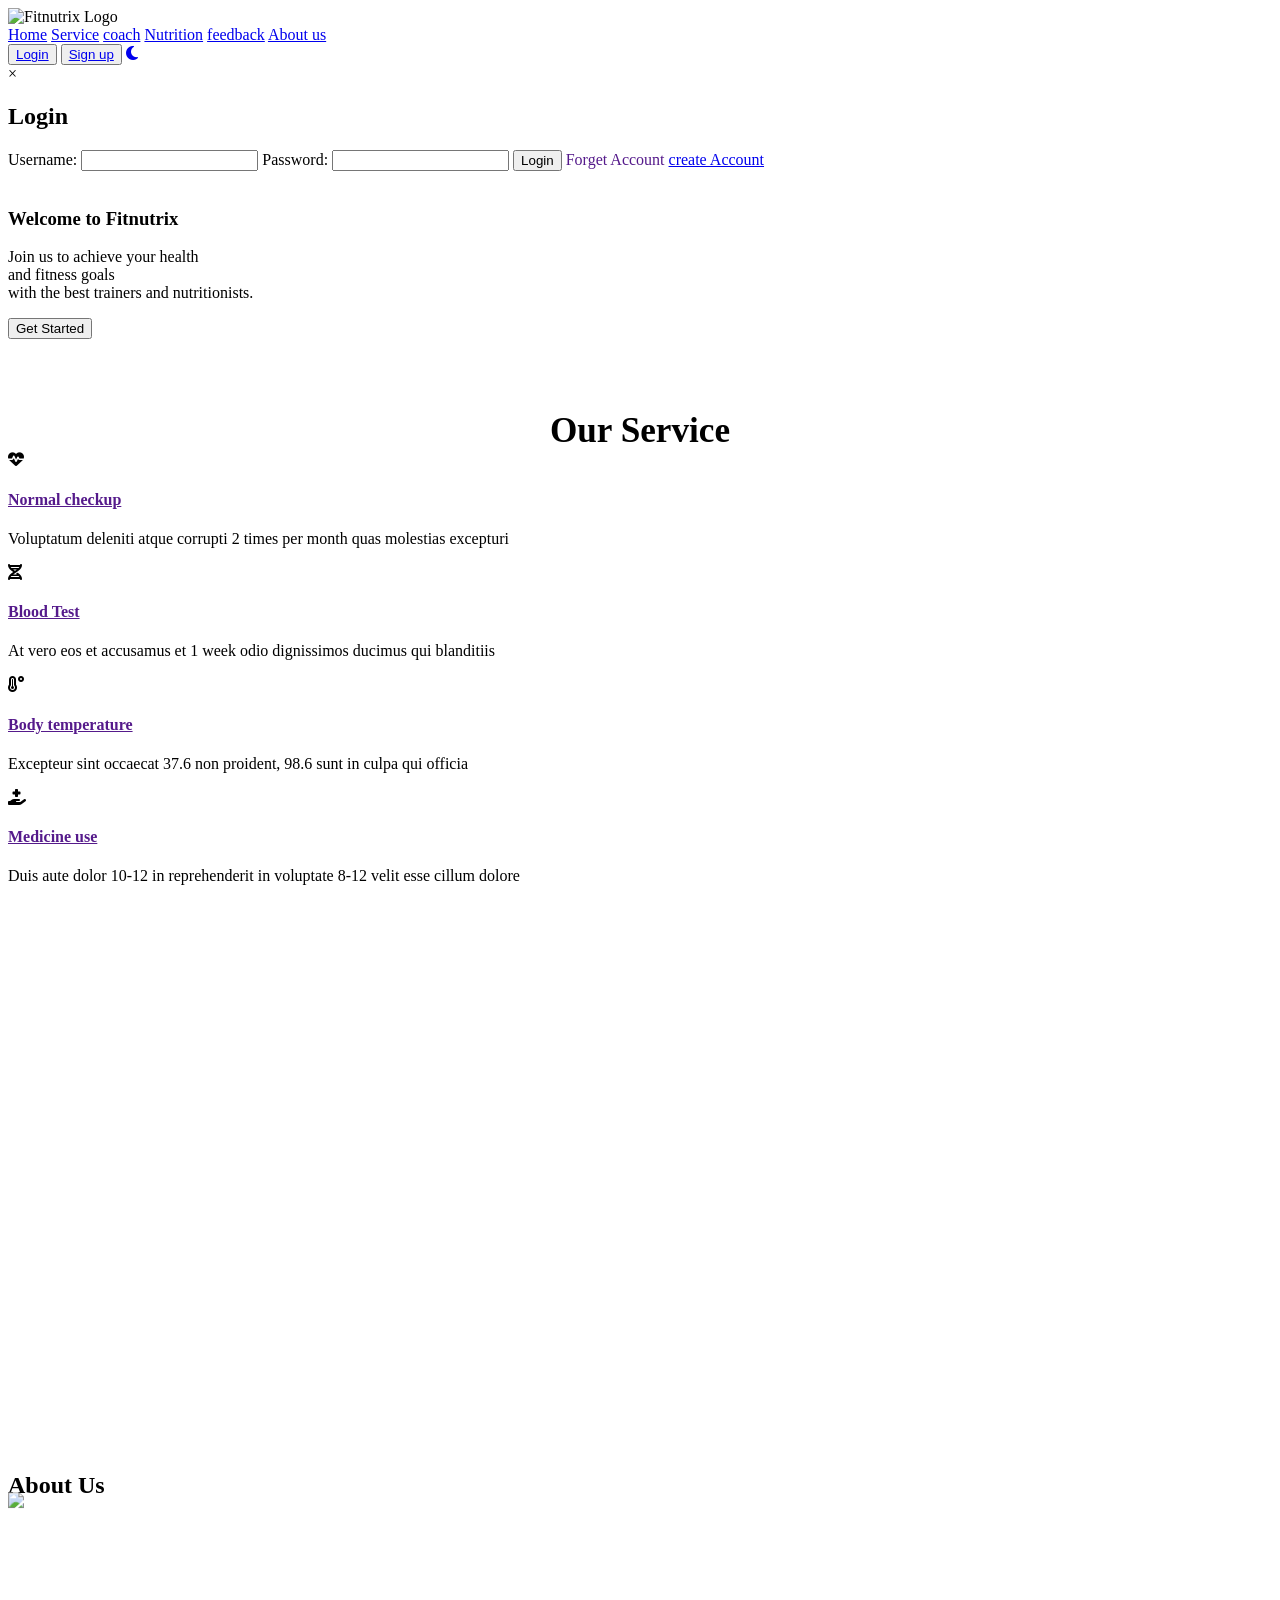
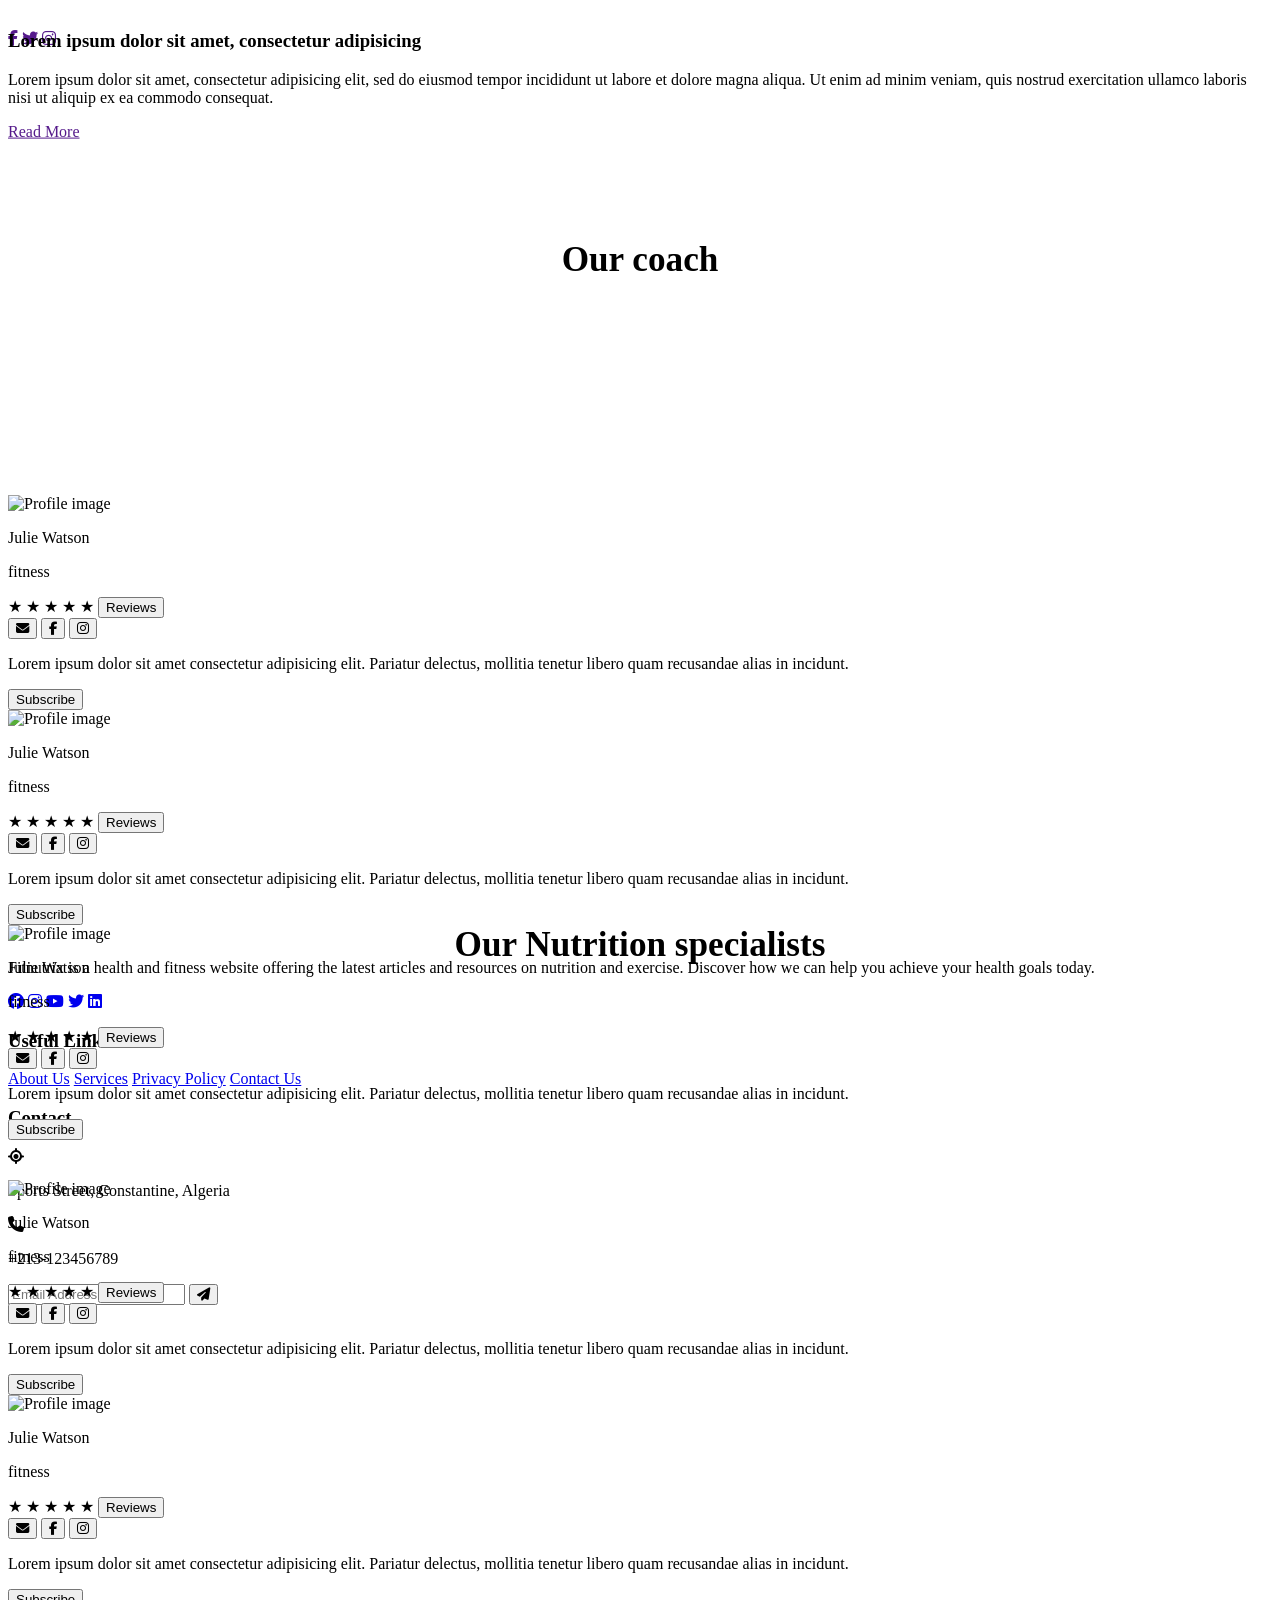
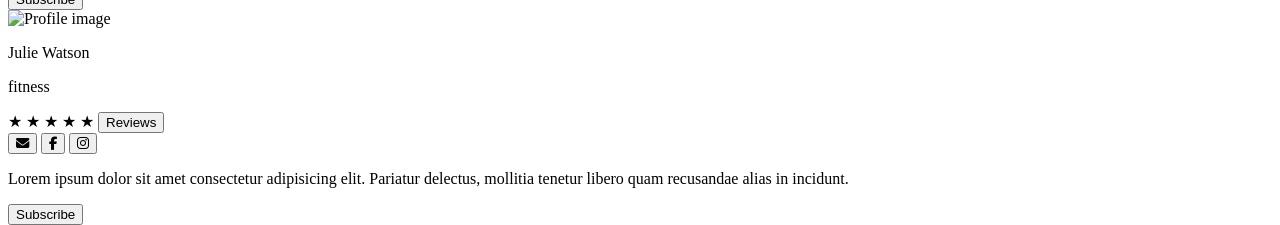
==== index.html @ 0c9fa0c2 "Add files via upload" ====
<!DOCTYPE html>
<html lang="en">
<head>
    <meta charset="UTF-8">
    <meta name="viewport" content="width=device-width, initial-scale=1.0">
    <link href='https://unpkg.com/css.gg@2.0.0/icons/css/log-in.css' rel='stylesheet'>
    <link href='https://unpkg.com/css.gg@2.0.0/icons/css/user-add.css' rel='stylesheet'>
    <link rel="preconnect" href="https://fonts.googleapis.com">
    <link rel="preconnect" href="https://fonts.gstatic.com" crossorigin>
    <link href="https://fonts.googleapis.com/css2?family=Acme&family=Playfair+Display:ital,wght@0,400..900;1,400..900&display=swap" rel="stylesheet">
    <link rel="stylesheet" href="https://cdnjs.cloudflare.com/ajax/libs/font-awesome/6.4.0/css/all.min.css">
    <link rel="stylesheet" href="https://unpkg.com/aos@next/dist/aos.css" />
    <link rel="stylesheet" href="/styles/style.css">
    <link rel="shortcut icon" href="/svg/logo.svg" type="image/x-icon">
    <title>Fitnutrix</title>
</head>
<body>
    <header>
        <img src="svg/logo.svg" alt="Fitnutrix Logo" class="logo">
        <nav>
            <a href="#home">Home</a>
            <a href="#service">Service</a>
            <a href="#products">coach</a>
            <a href="#products">Nutrition</a>
            <a href="#products">feedback</a>
            <a href="#about">About us</a>
        </nav>
        <div class="loginsignup">
           <button id="login-button"><a href="#login">Login</a></button>
           <button id="inscription-button"><a href="#choose-inscription">Sign up</a></button>
           <a href="#" id="mode-toggle">
            <i class="fas fa-moon"></i> <!-- أيقونة الوضع الليلي -->
        </a>
        </div>
    </header>
<main>
  <div class="chose" id="choose-inscription" style="display: none;"  >
    <span class="close-btn">&times;</span>
    <a href="/client interface/sing up client.html"><button>as client</button></a>
    <a href="/specialiste/singup coach.html"><button>as specialists</button></a>
    <a href="signup admin.html"><button>as admin</button></a>
  </div>
  <div class="login-form" id="login-form">
    <span class="close-icon" onclick="closeLoginForm()">&times;</span>
    <h2>Login</h2>
    <form id="login-form">
        <label for="username">Username:</label>
        <input type="text" id="username" name="username" required>
        <label for="password">Password:</label>
        <input type="password" id="password" name="password" required>
        <button type="submit">Login</button>
        <a href="" style="text-decoration: none;" onclick="forgotPassword()">Forget Account</a>
        <a href="sing up.html">create Account</a>
    </form>
    <div class="error-message" id="error-message" style="display: none;"></div>
</div>

    <div class="intro">
        <img src="/svg/Online Doctor-rafiki.svg " alt="" class="seqimg" >
        <div class="intro-text">
            <h3>Welcome to Fitnutrix</h3>
            <p>
                <div>Join us to achieve your health</div>
                <div>and fitness goals</div>
                <div>with the best trainers and nutritionists.</div>
            </p>
            <button class="get-started-btn">Get Started</button>
        </div>
        <img src="/svg/coah and plyer.svg" alt="" class="firstimg">
    </div>
</main>
<br><br><br>
<section id="featured-services" class="featured-services" style="text-decoration: none;"data-aos="slide-up">
    <div class="container">
        <div class="title" style="font-size: 2.2em;
        font-weight: 800;
        text-align: center;">Our <span class="title-sous">Service</span></div>
      <div class="cards">
        <div class="card" style="text-decoration: none;"data-aos="slide-up">
          <div class="service-box">
            <div class="icon"><i class="fas fa-heartbeat"></i></div>
            <h4 class="title"><a href="">Normal checkup</a></h4>
            <p class="description">Voluptatum deleniti atque corrupti 2 times per month quas molestias excepturi</p>
          </div>
        </div>
  
        <div class="card" style="text-decoration: none;"data-aos="slide-up">
          <div class="service-box">
            <div class="icon"><i class="fas fa-dna"></i></div>
            <h4 class="title"><a href="">Blood Test</a></h4>
            <p class="description">At vero eos et accusamus et 1 week odio dignissimos ducimus qui blanditiis</p>
          </div>
        </div>
        
        <div class="card" style="text-decoration: none;"data-aos="slide-up">
          <div class="service-box">
            <div class="icon"><i class="fas fa-temperature-high"></i></div>
            <h4 class="title"><a href="">Body temperature</a></h4>
            <p class="description">Excepteur sint occaecat 37.6 non proident, 98.6 sunt in culpa qui officia</p>
          </div>
        </div>
  
        <div class="card" style="text-decoration: none;"data-aos="slide-up">
          <div class="service-box">
            <div class="icon"><i class="fas fa-hand-holding-medical"></i></div>
            <h4 class="title"><a href="">Medicine use</a></h4>
            <p class="description">Duis aute dolor 10-12 in reprehenderit in voluptate 8-12 velit esse cillum dolore</p>
          </div>
        </div>
      </div>
    </div>
  </section>
<section class="section" id="about" style="text-decoration: none;"data-aos="slide-up">
    <div class="container" style="text-decoration: none;"data-aos="slide-up">
        <div class="content-section" style="text-decoration: none;"data-aos="slide-up">
            <div class="title">
                <h1>About <span class="title-sous">Us</span></h1>
            </div>
            <div class="content" style="text-decoration: none;"data-aos="slide-up">
                <h3>Lorem ipsum dolor sit amet, consectetur adipisicing</h3>
                <p>Lorem ipsum dolor sit amet, consectetur adipisicing elit, sed do eiusmod
                tempor incididunt ut labore et dolore magna aliqua. Ut enim ad minim veniam,
                quis nostrud exercitation ullamco laboris nisi ut aliquip ex ea commodo
                consequat.</p>
                <div class="button">
                    <a href="">Read More</a>
                </div>
            </div>
            <div class="social">
                <a href=""><i class="fab fa-facebook-f"></i></a>
                <a href=""><i class="fab fa-twitter"></i></a>
                <a href=""><i class="fab fa-instagram"></i></a>
            </div>
        </div>
        <div class="image-section" style="text-decoration: none;"data-aos="slide-up">
            <img src="/images/about us.jpg ">
        </div>
    </div>
</section>
<br><br><br>
<section id="trainers" style="text-decoration: none;"data-aos="slide-up">
  <div class="title" style="font-size: 2.2em;
  font-weight: 800;
  text-align: center;">Our <span class="title-sous">coach</span></div>
  <div class="slide-container">
    <div class="slide-content">
      <div class="card-wrapper">
        <div class="card" style="text-decoration: none;"data-aos="slide-up">
          <div class="card-image">
            <img src="/images/coach1.png" alt="Profile image">
          </div>
          <p class="name">Julie Watson</p>
          <p>fitness</p>
          <div class="ratings">
            <span class="stars">&#9733; &#9733; &#9733; &#9733; &#9733;</span>
            <button class="review-btn">Reviews</button>
          </div>
          <div class="socials">
            <button class="email"><i class="fas fa-envelope"></i></button>
            <button class="facebook"><i class="fab fa-facebook-f"></i></button>
            <button class="instagram"><i class="fab fa-instagram"></i></button>
          </div>
          <p>Lorem ipsum dolor sit amet consectetur adipisicing elit. Pariatur delectus, mollitia tenetur libero quam recusandae alias in incidunt.</p>
          <button class="subscribe">Subscribe</button>
        </div>
        <div class="card" style="text-decoration: none;"data-aos="slide-up">
          <div class="card-image">
            <img src="/images/coach3.png" alt="Profile image">
          </div>
          <p class="name">Julie Watson</p>
          <p>fitness</p>
          <div class="ratings">
            <span class="stars">&#9733; &#9733; &#9733; &#9733; &#9733;</span>
            <button class="review-btn">Reviews</button>
          </div>
          <div class="socials">
            <button class="email"><i class="fas fa-envelope"></i></button>
            <button class="facebook"><i class="fab fa-facebook-f"></i></button>
            <button class="instagram"><i class="fab fa-instagram"></i></button>
          </div>
          <p>Lorem ipsum dolor sit amet consectetur adipisicing elit. Pariatur delectus, mollitia tenetur libero quam recusandae alias in incidunt.</p>
          <button class="subscribe">Subscribe</button>
        </div>
        <div class="card" style="text-decoration: none;"data-aos="slide-up">
          <div class="card-image">
            <img src="images/coach2.png" alt="Profile image">
          </div>
          <p class="name">Julie Watson</p>
          <p>fitness</p>
          <div class="ratings">
            <span class="stars">&#9733; &#9733; &#9733; &#9733; &#9733;</span>
            <button class="review-btn">Reviews</button>
          </div>
          <div class="socials">
            <button class="email"><i class="fas fa-envelope"></i></button>
            <button class="facebook"><i class="fab fa-facebook-f"></i></button>
            <button class="instagram"><i class="fab fa-instagram"></i></button>
          </div>
          <p>Lorem ipsum dolor sit amet consectetur adipisicing elit. Pariatur delectus, mollitia tenetur libero quam recusandae alias in incidunt.</p>
          <button class="subscribe">Subscribe</button>
        </div>
        <!-- Add more cards here -->
      </div>
    </div>
  </div>
</section>

<section id="nutritionists"style="text-decoration: none;"data-aos="slide-up">
  <div class="title" style="font-size: 2.2em;
  font-weight: 800;
  text-align: center;">Our <span class="title-sous">Nutrition specialists</span></div>
  <div class="slide-container">
    <div class="slide-content">
      <div class="card-wrapper">
        <div class="card" style="text-decoration: none;"data-aos="slide-up">
          <div class="card-image">
            <img src="/images/medcin1.png" alt="Profile image">
          </div>
          <p class="name">Julie Watson</p>
          <p>fitness</p>
          <div class="ratings">
            <span class="stars">&#9733; &#9733; &#9733; &#9733; &#9733;</span>
            <button class="review-btn">Reviews</button>
          </div>
          <div class="socials">
            <button class="email"><i class="fas fa-envelope"></i></button>
            <button class="facebook"><i class="fab fa-facebook-f"></i></button>
            <button class="instagram"><i class="fab fa-instagram"></i></button>
          </div>
          <p>Lorem ipsum dolor sit amet consectetur adipisicing elit. Pariatur delectus, mollitia tenetur libero quam recusandae alias in incidunt.</p>
          <button class="subscribe">Subscribe</button>
        </div>
        <div class="card" style="text-decoration: none;"data-aos="slide-up">
          <div class="card-image">
            <img src="/images/medcin2.png" alt="Profile image">
          </div>
          <p class="name">Julie Watson</p>
          <p>fitness</p>
          <div class="ratings">
            <span class="stars">&#9733; &#9733; &#9733; &#9733; &#9733;</span>
            <button class="review-btn">Reviews</button>
          </div>
          <div class="socials">
            <button class="email"><i class="fas fa-envelope"></i></button>
            <button class="facebook"><i class="fab fa-facebook-f"></i></button>
            <button class="instagram"><i class="fab fa-instagram"></i></button>
          </div>
          <p>Lorem ipsum dolor sit amet consectetur adipisicing elit. Pariatur delectus, mollitia tenetur libero quam recusandae alias in incidunt.</p>
          <button class="subscribe">Subscribe</button>
        </div>
        <div class="card" style="text-decoration: none;"data-aos="slide-up">
          <div class="card-image">
            <img src="/images/medcin3.png" alt="Profile image">
          </div>
          <p class="name">Julie Watson</p>
          <p>fitness</p>
          <div class="ratings">
            <span class="stars">&#9733; &#9733; &#9733; &#9733; &#9733;</span>
            <button class="review-btn">Reviews</button>
          </div>
          <div class="socials">
            <button class="email"><i class="fas fa-envelope"></i></button>
            <button class="facebook"><i class="fab fa-facebook-f"></i></button>
            <button class="instagram"><i class="fab fa-instagram"></i></button>
          </div>
          <p>Lorem ipsum dolor sit amet consectetur adipisicing elit. Pariatur delectus, mollitia tenetur libero quam recusandae alias in incidunt.</p>
          <button class="subscribe">Subscribe</button>
        </div>
        <!-- Add more cards here -->
      </div>
    </div>
  </div>
</section>
<footer>
  <div class="containere">
    <div class="row">
      <div class="col" id="company">
        <img src="/svg/logo.svg" alt="" class="logo">
        <p>
          Fitnutrix is a health and fitness website offering the latest articles and resources on nutrition and exercise. Discover how we can help you achieve your health goals today.
        </p>
        <div class="social">
          <a href="#"><i class="fab fa-facebook"></i></a>
          <a href="#"><i class="fab fa-instagram"></i></a>
          <a href="#"><i class="fab fa-youtube"></i></a>
          <a href="#"><i class="fab fa-twitter"></i></a>
          <a href="#"><i class="fab fa-linkedin"></i></a>
        </div>
      </div>

      <div class="col" id="useful-links">
        <h3>Useful Links</h3>
        <div class="links">
          <a href="#">About Us</a>
          <a href="#">Services</a>
          <a href="#">Privacy Policy</a>
          <a href="#">Contact Us</a>
        </div>
      </div>

      <div class="col" id="contact">
        <h3>Contact</h3>
        <div class="contact-details">
          <i class="fa fa-location"></i>
          <p>Sports Street, Constantine, Algeria</p>
        </div>
        <div class="contact-details">
          <i class="fa fa-phone"></i>
          <p>+213-123456789</p>
        </div>
      </div>
    </div>

    <div class="row">
      <div class="form">
        <form action="">
          <input type="email" placeholder="Email Address">
          <button><i class="fa fa-paper-plane"></i></button>
        </form>
      </div>
    </div>
  </div>
</footer>


<script> 
// demende inscription //
const inscriptionButton = document.getElementById('inscription-button');
const chooseInscription = document.getElementById('choose-inscription');
const closeBtn = chooseInscription.querySelector('.close-btn');

closeBtn.addEventListener('click', function() {
  chooseInscription.style.display = 'none';
});

  inscriptionButton.addEventListener('click', function() {
    chooseInscription.style.display = 'block';
  }); 
  ///end *****************************///    
   document.getElementById("login-button").addEventListener("click", function() {
            document.getElementById("login-form").style.display = "block";
        });

        // Function to close login form
        function closeLoginForm() {
            document.getElementById("login-form").style.display = "none";
        }

        // Function to handle forgot password
        function forgotPassword() {
            alert("Please contact support to reset your password.");
        }

        // Form submission handling
        document.getElementById("login-form").addEventListener("submit", function(event) {
            event.preventDefault(); // Prevent form submission

            // Get form inputs
            var username = document.getElementById("username").value;
            var password = document.getElementById("password").value;

            // Check if username and password are correct (for demonstration purposes)
            if (username === "admin" && password === "password") {
                // Redirect to dashboard or perform any other action
                alert("Login successful! Redirecting...");
                window.location.href = "dashboard.html"; // Change the URL to the dashboard page
            } else {
                // Show error message
                document.getElementById("error-message").innerText = "Invalid username or password. Please try again.";
                document.getElementById("error-message").style.display = "block";
            }
        });
</script>  
    <script src="js/dark mode.js"></script>
    <script src="/js/script.js"></script>
    <script src="https://unpkg.com/aos@next/dist/aos.js"></script>
    <script>
    AOS.init({
      offset:100,
      duration:800
    });

    </script>
</body>
</html>
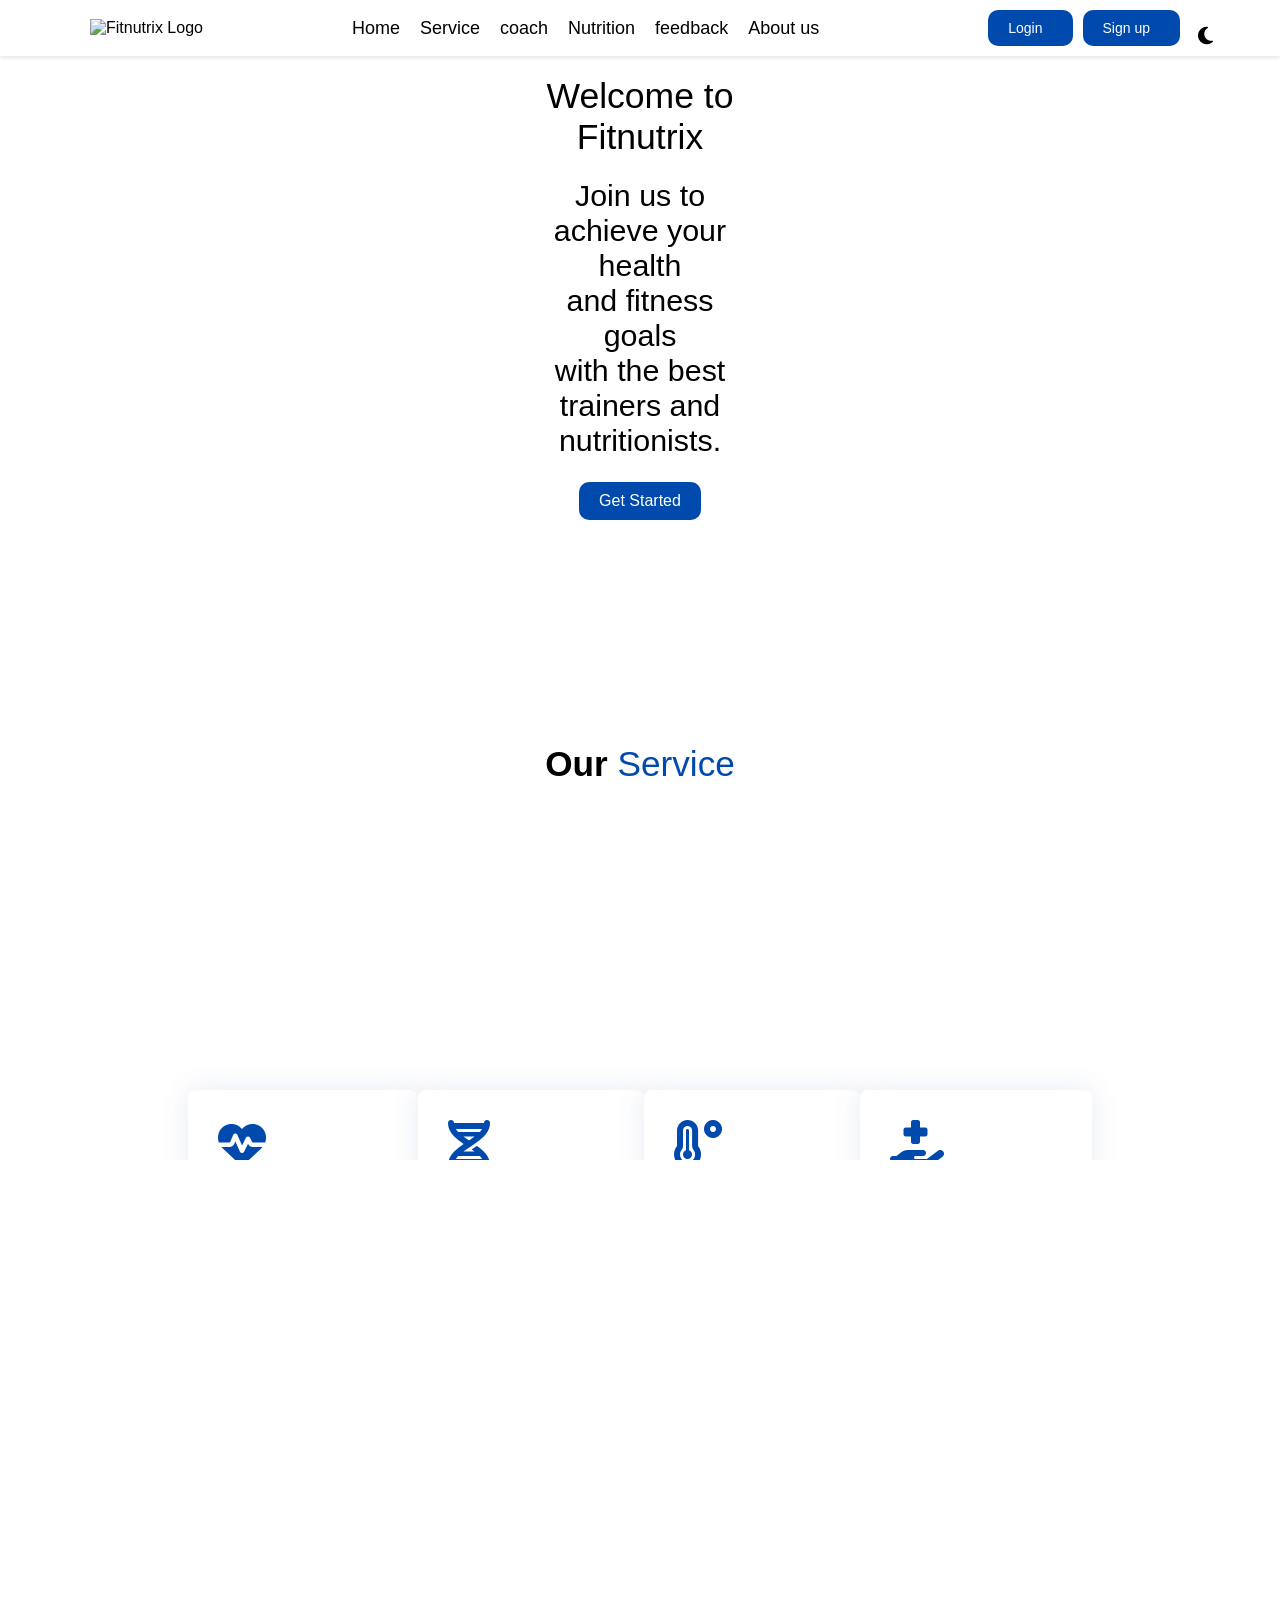
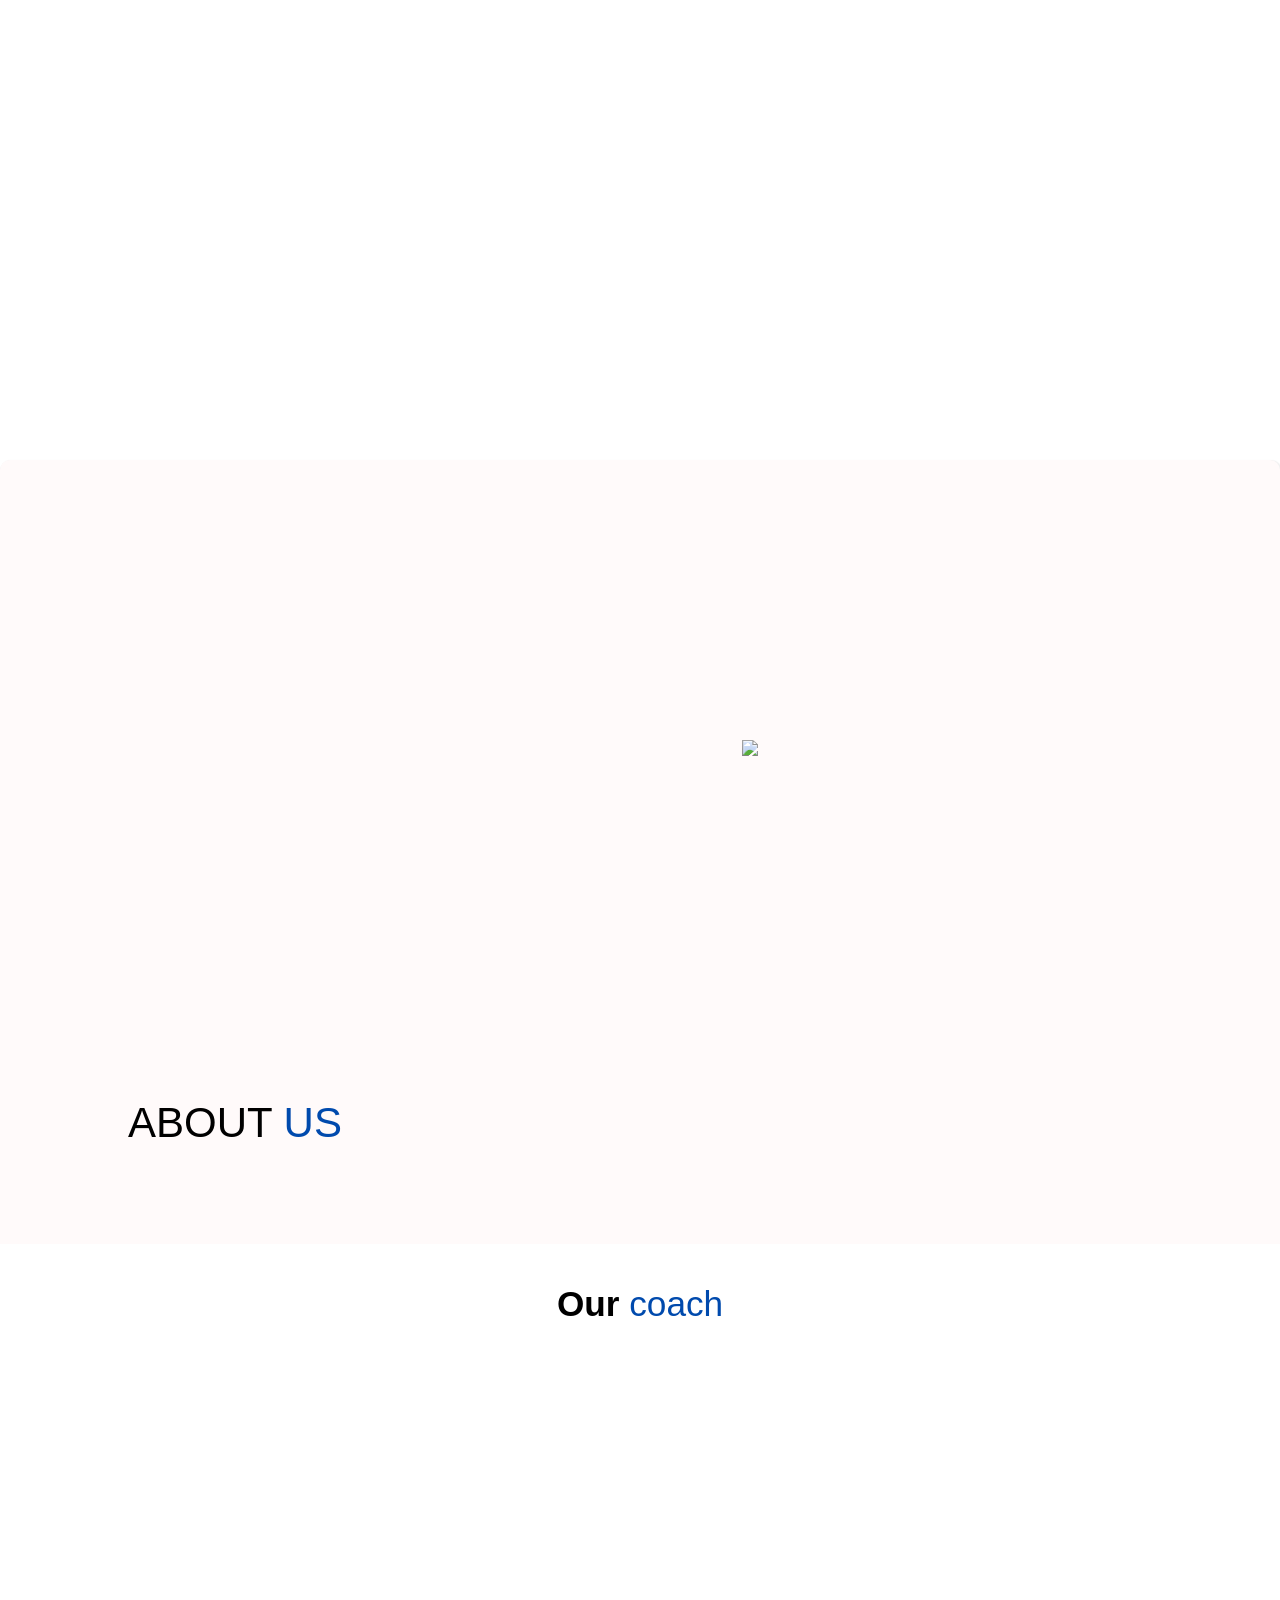
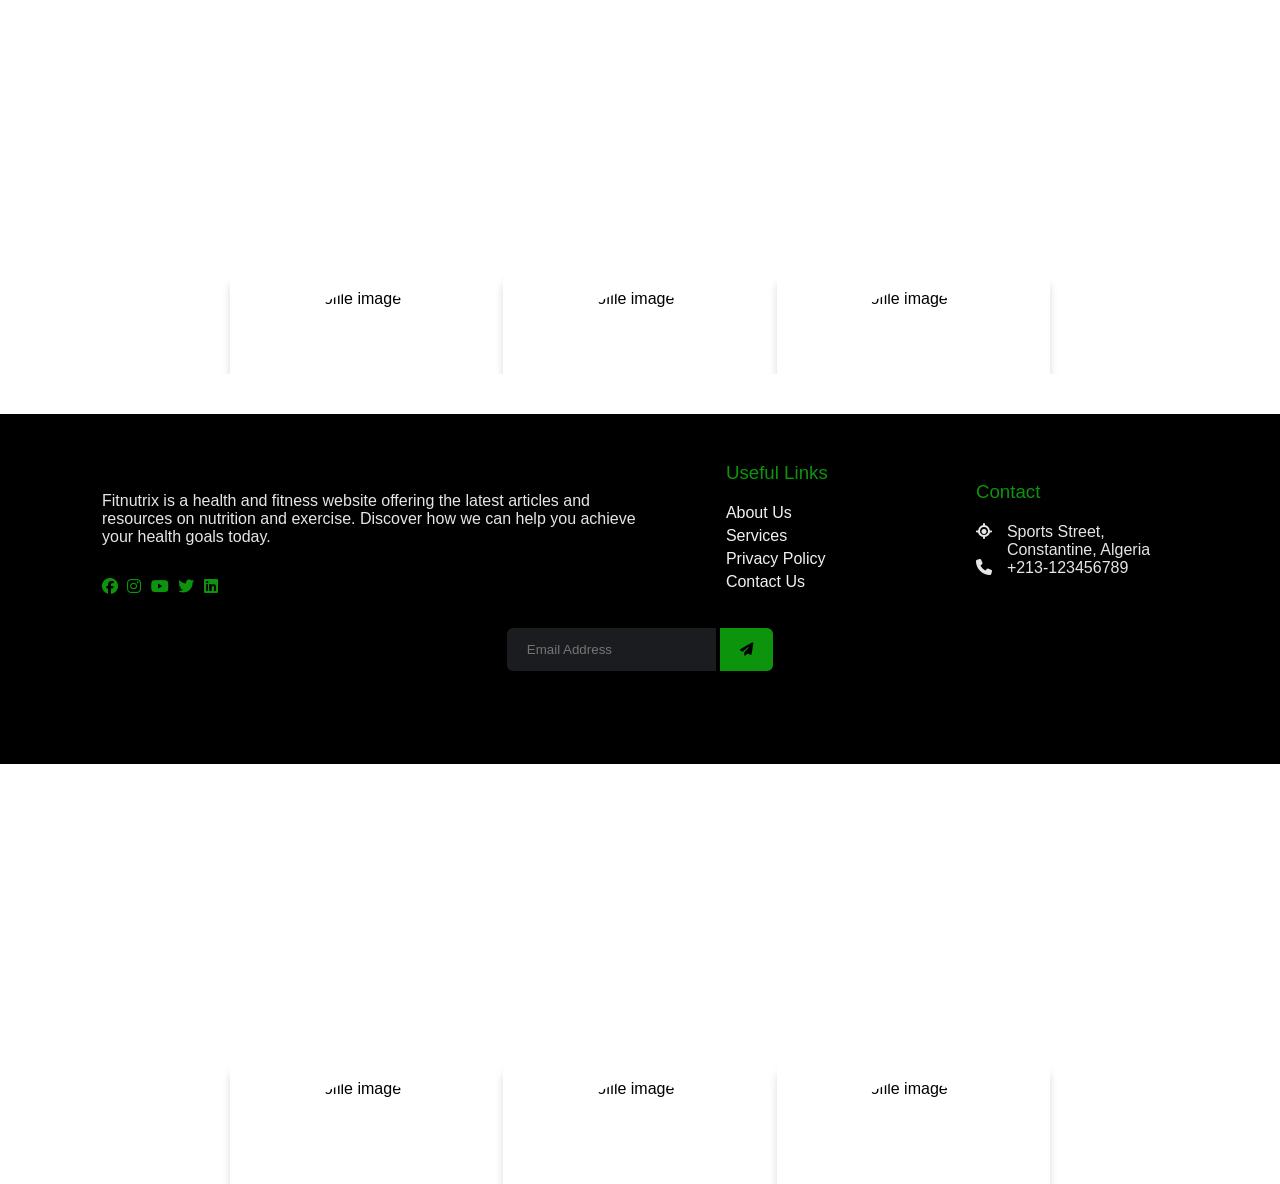
==== commit 1f0ad2d9: "Update index.html" ====
--- a/index.html
+++ b/index.html
@@ -10,7 +10,7 @@
     <link href="https://fonts.googleapis.com/css2?family=Acme&family=Playfair+Display:ital,wght@0,400..900;1,400..900&display=swap" rel="stylesheet">
     <link rel="stylesheet" href="https://cdnjs.cloudflare.com/ajax/libs/font-awesome/6.4.0/css/all.min.css">
     <link rel="stylesheet" href="https://unpkg.com/aos@next/dist/aos.css" />
-    <link rel="stylesheet" href="/styles/style.css">
+    <link rel="stylesheet" href="style.css">
     <link rel="shortcut icon" href="/svg/logo.svg" type="image/x-icon">
     <title>Fitnutrix</title>
 </head>
--- a/style.css
+++ b/style.css
@@ -0,0 +1,1404 @@
+/* الأنماط العامة */
+@import url('https://fonts.googleapis.com/css2?family=Alkatra:wght@400..700&display=swap');
+@import url('https://fonts.googleapis.com/css2?family=Playfair+Display:ital,wght@0,400;1,500&family=Poppins:ital,wght@0,100;0,200;0,300;0,400;0,500;0,600;0,700;0,800;0,900;1,100;1,200;1,300;1,400;1,500;1,600;1,700;1,800;1,900&family=Slabo+27px&display=swap');
+
+:root {
+  --primary:#000000;
+  --secondary: #004AAD;
+  --green:#0d940d;
+  --secondary-light: rgba(37, 31, 126, 0.2);
+  --secondary-light-2: rgba(126, 157, 183, 0.1);
+  --white: #fff;
+  --black: #393e46;
+
+  --shadow: 0px 2px 8px 0px var(--secondary-light);
+}
+* {
+    font-family: "Acme", sans-serif;
+    font-weight: 400;
+    font-style: normal;
+    margin: 0;
+    padding: 0;
+    box-sizing: border-box;
+}
+
+body {
+    transition: background-color 0.3s, color 0.3s;
+    background-color: #ffffff;
+    color: #000000;
+}
+
+header {
+    background-color: #fff;
+    padding: 10px 90px;
+    display: flex;
+    justify-content: space-between;
+    align-items: center;
+    box-shadow: 0 2px 4px rgba(0, 0, 0, 0.1);
+}
+
+nav {
+    display: flex;
+}
+
+nav a {
+    text-decoration: none;
+    color: #000000;
+    margin-right: 20px;
+    font-size: 18px;
+    transition: color 0.3s ease;
+}
+
+nav a:hover {
+    color: #0d940d;
+}
+aside {
+  display: none; /* بدايةً سنخفي الـ <aside> */
+}
+.logomenu{
+  display: flex;
+  justify-content: space-between;
+  padding: 0px 10px ;
+  align-items: center;
+  padding-left: 120px;
+}
+/* Sidebar Styles */
+.sidebar {
+  width: 200px;
+  background-color: var(--secondary);
+  color: var(--white);
+  height: 100vh;
+  position: fixed;
+  top: 0;
+  left: 0;
+  overflow-y: auto;
+  z-index: 1;
+}
+
+.sidebar-header {
+  padding: 20px;
+  background-color: var(--secondary);
+  display: flex;
+  align-items: center;
+}
+
+.menu-icon {
+  display: flex;
+  align-items: center;
+}
+
+.menu-icon i {
+  margin-right: 10px;
+}
+
+.sidebar-menu {
+  list-style-type: none;
+  padding: 0;
+  margin: 0;
+}
+
+.sidebar-menu li a {
+  display: block;
+  color: var(--white);
+  text-decoration: none;
+  padding: 15px 20px;
+  transition: background-color 0.3s ease;
+}
+
+.sidebar-menu li a:hover {
+  background-color: var(--primary);
+}
+
+.sidebar-menu li a i {
+  margin-right: 10px;
+}
+
+.profile-dropdown {
+  position: relative;
+  width: fit-content;
+ float: left;
+ z-index: 1;
+}
+
+.profile-dropdown-btn {
+  display: flex;
+  align-items: center;
+  justify-content: space-between;
+  padding-right: 1rem;
+  font-size: 0.9rem;
+  font-weight: 500;
+  width: 150px;
+  border-radius: 50px;
+  color: var(--black);
+  /* background-color: white;
+  box-shadow: var(--shadow); */
+
+  cursor: pointer;
+  border: 1px solid var(--secondary);
+  transition: box-shadow 0.2s ease-in, background-color 0.2s ease-in,
+    border 0.3s;
+}
+
+.profile-dropdown-btn:hover {
+  background-color: var(--secondary-light-2);
+  box-shadow: var(--shadow);
+}
+
+.profile-img {
+  position: relative;
+  width: 3rem;
+  height: 3rem;
+  border-radius: 50%;
+  background: url(/images/customer01.jpg);
+  background-size: cover;
+}
+
+.profile-img i {
+  position: absolute;
+  right: 0;
+  bottom: 0.3rem;
+  font-size: 0.5rem;
+  color: var(--green);
+}
+
+.profile-dropdown-btn span {
+  margin: 0 0.5rem;
+  margin-right: 0;
+}
+
+.profile-dropdown-list {
+  position: absolute;
+  top: 68px;
+  width: 220px;
+  right: 0;
+  background-color: var(--white);
+  border-radius: 10px;
+  max-height: 0;
+  overflow: hidden;
+  box-shadow: var(--shadow);
+  transition: max-height 0.5s;
+}
+
+.profile-dropdown-list hr {
+  border: 0.5px solid var(--green);
+}
+
+.profile-dropdown-list.active {
+  max-height: 500px;
+}
+
+.profile-dropdown-list-item {
+  padding: 0.5rem 0rem 0.5rem 1rem;
+  transition: background-color 0.2s ease-in, padding-left 0.2s;
+}
+
+.profile-dropdown-list-item a {
+  display: flex;
+  align-items: center;
+  text-decoration: none;
+  font-size: 0.9rem;
+  font-weight: 500;
+  color: black;
+}
+
+.profile-dropdown-list-item a i {
+  margin-right: 0.8rem;
+  font-size: 1.1rem;
+  width: 2.3rem;
+  height: 2.3rem;
+  background-color: var(--secondary);
+  color: var(--white);
+  line-height: 2.3rem;
+  text-align: center;
+  margin-right: 1rem;
+  border-radius: 50%;
+  transition: margin-right 0.3s;
+}
+
+.profile-dropdown-list-item:hover {
+  padding-left: 1.5rem;
+  background-color: var(--secondary-light);
+}
+
+.chose {
+  text-decoration: none;
+  position: absolute;
+  top: 60px;
+  right: 20px;
+  background-color: #ffffff;
+  border: 1px solid #cccccc;
+  border-radius: 5px;
+  box-shadow: 0 2px 5px rgba(0, 0, 0, 0.3);
+  padding: 20px;
+  z-index: 1;
+  display: none;
+}
+
+.chose .close-btn {
+  position: absolute;
+  top: -20px;
+  right: 5px;
+  font-size: 40px;
+  color: #000000;
+  cursor: pointer;
+}
+
+.chose .close-btn:hover {
+  color: #000000;
+}
+
+.chose a button {
+  text-decoration: none;
+  display: block;
+  width: 100%;
+  padding: 10px;
+  background-color: #004AAD;
+  color: #ffffff;
+  border: none;
+  border-radius: 5px;
+  cursor: pointer;
+  margin-bottom: 5px;
+  transition: background-color 0.3s ease;
+}
+
+.chose a button:hover {
+  background-color: #062247;
+}
+
+.loginsignup {
+    display: flex;
+    align-items: center;
+}
+
+.loginsignup button,
+.loginsignup a {
+    background-color: #004AAD;
+    border-radius: 10px;
+    border: none;
+    padding: 5px 10px;
+    font-size: 14px;
+    color: #ffffff;
+    text-decoration: none;
+    display: flex;
+    align-items: center;
+    margin-right: 10px;
+    transition: transform 0.3s ease;
+}
+
+.loginsignup button:hover,
+.loginsignup a:hover {
+    transform: scale(1.05);
+}
+
+.loginsignup a i {
+    margin-right: 5px;
+}
+/********************LOGIN FORM*************************/
+.login-form {
+  display: none;
+  /* Hide the login form by default */
+  position: fixed;
+  top: 50%;
+  left: 50%;
+  transform: translate(-50%, -50%);
+  background-color: #fff;
+  padding: 20px;
+  border-radius: 10px;
+  box-shadow: 0 0 10px rgba(0, 0, 0, 0.1);
+  z-index: 1000;
+  width: 300px; /* Set width to prevent stretching */
+  max-width: 90%; /* Set maximum width */
+}
+
+.login-form h2 {
+  margin-bottom: 20px;
+  text-align: center;
+}
+
+.login-form label {
+  display: block;
+  margin-bottom: 10px;
+  font-weight: bold;
+}
+
+.login-form input[type="text"],
+.login-form input[type="password"] {
+  width: 100%;
+  padding: 10px;
+  margin-bottom: 20px;
+  border: 1px solid #ccc;
+  border-radius: 5px;
+}
+
+.login-form button[type="submit"],
+.login-form button[type="button"] {
+  width: 100%;
+  padding: 10px;
+  background-color: #004AAD;
+  color: #fff;
+  border: none;
+  border-radius: 5px;
+  cursor: pointer;
+}
+
+.login-form button[type="submit"]:hover,
+.login-form button[type="button"]:hover {
+  background-color: #062247;
+}
+
+.error-message {
+  color: red;
+  margin-top: 5px;
+}
+
+.close-icon {
+  position: absolute;
+  top: 10px;
+  right: 10px;
+  cursor: pointer;
+}
+/*****END LOGIN FORM****/
+#mode-toggle {
+  position: absolute;
+  float: left;
+    background-color: transparent;
+    border: none;
+    cursor: pointer;
+    outline: none;
+    display: flex;
+    align-items: center;
+    color: #000000;
+}
+
+#mode-toggle i {
+    font-size: 20px;
+    margin-top: 15px;
+    margin-left: 200px;
+}
+
+main{
+    width: 100%;
+}
+
+.intro {
+    width: 100%;
+    display: flex;
+    align-items: center;
+    justify-content: space-between;
+    padding: 20px 450px;
+   
+}
+.firstimg{
+    padding-top: 30px;
+    display: flex;
+    position: absolute;
+    left: 80%;
+    animation: slideAnimation 5s infinite; 
+}
+.seqimg{
+    padding-top: 30px;
+    display: flex;
+    position: absolute;
+    left: 1%;
+    animation: slideAnimation 5s infinite; 
+
+}
+.intro-text {
+    text-align: center;
+    font-size: 1.9em;
+    padding: 0 90px;
+    
+}
+
+@keyframes slideAnimation {
+    0% {
+        transform: translateY(-20px); /* تصعيد بمقدار -20 بكسل */
+    }
+    50% {
+        transform: translateY(20px); /* انزلاق بمقدار 20 بكسل */
+    }
+    100% {
+        transform: translateY(-20px); /* تصعيد مرة أخرى بمقدار -20 بكسل */
+    }
+}
+
+.intro-text p {
+    margin-top: 20px;
+}
+
+.get-started-btn {
+   
+    background-color: #004AAD;
+    border-radius: 10px;
+    border: none;
+    padding: 10px 20px;
+    font-size: 16px;
+    color: #ffffff;
+    text-decoration: none;
+    transition: transform 0.3s ease;
+    cursor: pointer;
+}
+
+.get-started-btn:hover {
+    transform: scale(1.05);
+}
+section {
+    padding: 60px 0;
+    overflow: hidden;
+  }
+
+
+.featured-services {
+    padding: 50px 0;
+}
+.cards {
+    display: flex;
+    justify-content: space-between;
+    padding: 20px 60px;
+}
+
+.featured-services .card {
+    padding: 30px;
+    position: relative;
+    overflow: hidden;
+    background: #fff;
+    box-shadow: 0 0 29px 0 rgba(68, 88, 144, 0.12);
+    transition: all 0.3s ease-in-out;
+    border-radius: 8px;
+    z-index: 1;
+}
+
+.featured-services .card::before {
+    content: '';
+    position: absolute;
+    background: #d9f1f2;
+    right: 0;
+    left: 0;
+    bottom: 0;
+    top: 100%;
+    transition: all 0.3s;
+    z-index: -1;
+}
+
+.featured-services .card:hover::before {
+    background: #004AAD;
+    top: 0;
+    border-radius: 0px;
+}
+
+.featured-services .icon {
+    margin-bottom: 15px;
+}
+
+.featured-services .icon i {
+    font-size: 48px;
+    line-height: 1;
+    color: #004AAD;
+    transition: all 0.3s ease-in-out;
+}
+
+.featured-services .title {
+    font-weight: 700;
+    margin-bottom: 15px;
+    font-size: 18px;
+}
+
+.featured-services .title a {
+    text-decoration: none;
+    color: #111;
+}
+
+.featured-services .description {
+    font-size: 15px;
+    line-height: 28px;
+    margin-bottom: 0;
+}
+
+.featured-services .card:hover .title a, 
+.featured-services .card:hover .description {
+    color: #fff;
+}
+
+.featured-services .card:hover .icon i {
+    color: #fff;
+}
+.section{
+	width: 100%;
+	height: 100vh;
+	background-color: #fffafa;
+  box-shadow: #f0f0f0 1px 1px 1px 1px ;
+  border-radius: 10px;
+  opacity: 0;
+    animation: fadeIn 1s ease forwards;
+}
+@keyframes fadeIn {
+  from {
+      opacity: 0;
+  }
+  to {
+      opacity: 1;
+  }
+}
+.title-sous{
+    color: #004AAD;
+}
+.container{
+	width: 80%;
+	display: block;
+	margin:auto;
+	padding-top: 100px;
+}
+.content-section{
+	float: left;
+	width: 55%;
+}
+.image-section{
+	float: right;
+	width: 40%;
+}
+.image-section img{
+	width: 100%;
+	height: auto;
+}
+.content-section .title{
+	text-transform: uppercase;
+	font-size: 28px;
+}
+.content-section .content h3{
+	margin-top: 20px;
+	color:#000000;
+	font-size: 21px;
+}
+.content-section .content p{
+	margin-top: 10px;
+	font-family: sans-serif;
+	font-size: 18px;
+	line-height: 1.5;
+}
+.content-section .content .button{
+	margin-top: 30px;
+   
+}
+.content-section .content .button a{
+    border-radius: 20px;
+	background-color: #004AAD;
+	padding:12px 40px;
+	text-decoration: none;
+	color:#fff;
+	font-size: 25px;
+	letter-spacing: 1.5px;
+    transition:  0.3 ease-in-out;
+}
+.content-section .content .button a:hover{
+   
+	background-color: #062247;
+	color:#fff;
+}
+.content-section .social{
+	margin: 40px 40px;
+}
+.content-section .social i{
+	color:#0d940d;
+	font-size: 30px;
+	padding:0px 10px;
+}
+.content-section .social i:hover{
+	color:#062247;
+}
+@media screen and (max-width: 768px){
+	.container{
+	width: 80%;
+	display: block;
+	margin:auto;
+	padding-top:50px;
+}
+.content-section{
+	float:none;
+	width:100%;
+	display: block;
+	margin:auto;
+}
+.image-section{
+   
+	float:none;
+	width:100%;
+	
+}
+.image-section img{
+  
+	width: 100%;
+	height: auto;
+	display: block;
+	margin:auto;
+}
+.content-section .title{
+	text-align: center;
+	font-size: 19px;
+}
+.content-section .content .button{
+	text-align: center;
+}
+.content-section .content .button a{
+	padding:9px 30px;
+}
+.content-section .social{
+	text-align: center;
+}
+
+}
+/* Trainer and Nutritionist Cards */
+#trainers {
+  background-color: #ffffff;
+  padding: 40px 0;
+}
+
+.card-wrapper {
+  display: flex;
+  justify-content: space-between;
+  padding: 60px 230px;
+}
+
+.card {
+  background-color: #fff;
+  border-radius: 8px;
+  box-shadow: 0 8px 8px 0 rgba(0, 0, 0, 0.15);
+  padding: 16px;
+  display: flex;
+  flex-direction: column;
+  justify-content: center;
+  align-items: center;
+  transition: transform 0.3s ease-in-out;
+  max-width: 300px; /* Set maximum width */
+}
+
+.card:hover {
+  transform: translateY(-5px);
+  box-shadow: 0 12px 20px -10px rgba(0, 0, 0, 0.3);
+}
+
+.card-image {
+  width: 150px;
+  height: 150px;
+  border-radius: 50%;
+  overflow: hidden;
+  position: relative;
+  transition: transform 0.3s ease-in-out;
+}
+
+.card-image img {
+  width: 100%;
+}
+
+.name {
+  font-size: 1.4em;
+  color: #333; /* Change text color */
+  font-weight: bold;
+  letter-spacing: 0.8px;
+  margin: 10px 0;
+  text-align: center;
+}
+
+.p {
+  line-height: 24px;
+  letter-spacing: 0.5px;
+  margin-bottom: 12px;
+  text-align: center;
+}
+
+.socials {
+  display: flex;
+  align-items: center;
+  justify-content: center;
+  margin-top: 20px;
+}
+
+.email,
+.facebook,
+.instagram {
+  width: 44px;
+  height: 44px;
+  border: none;
+  border-radius: 50%;
+  cursor: pointer;
+  transition: opacity 0.4s;
+  background-color: transparent;
+  overflow: hidden;
+  margin: 0 8px;
+}
+
+.email:hover,
+.facebook:hover,
+.instagram:hover {
+  opacity: 0.8;
+}
+
+.email i,
+.facebook i,
+.instagram i {
+  color: #fff; /* Change icon color */
+  font-size: 1.4em;
+  transition: transform 0.3s ease-in-out;
+}
+
+.email:hover i,
+.facebook:hover i,
+.instagram:hover i {
+  transform: scale(1.2);
+}
+
+.email {
+  background-color: #1E90FF;
+}
+
+.facebook {
+  background-color: #3b5998;
+}
+
+.instagram {
+  background-color: #bc2a8d;
+}
+
+.subscribe {
+  background-color: #004AAD;
+  border-radius: 10px;
+  border: none;
+  padding: 5px 10px;
+  font-size: 14px;
+  color: #ffffff;
+  text-decoration: none;
+  transition: background-color 0.3s, transform 0.3s ease;
+  cursor: pointer;
+  margin-top: 20px;
+}
+
+.subscribe:hover {
+  background-color: #062247;
+}
+
+.ratings {
+  display: contents;
+  align-items: center;
+  justify-content: center; /* Center horizontally */
+  margin-bottom: 12px; /* Add some bottom margin */
+}
+
+.stars {
+  color: #FFD700; /* Change star color */
+}
+
+.review-btn {
+  background-color: #004AAD;
+  border: none;
+  border-radius: 5px;
+  color: #fff;
+  padding: 5px 10px;
+  margin-left: 10px;
+  cursor: pointer;
+  transition: background-color 0.3s;
+}
+
+.review-btn:hover {
+  background-color: #062247; /* Darker color on hover */
+}
+
+.container-event {
+  width: 100%;
+  display: flex;
+  justify-content: center;
+  align-items: center;
+  flex-wrap: wrap;
+}
+
+.item-container {
+  position: relative;
+  margin: 24px;
+  width: 320px;
+  height: 570px;
+  overflow: hidden;
+  background-color: #fff;
+  box-shadow: 0 0 30px 5px rgba(0, 0, 0, 0.15);
+  cursor: pointer;
+}
+
+.img-container,
+.body-container {
+  position: absolute;
+  top: 0;
+  left: 0;
+  width: 100%;
+  height: 100%;
+}
+
+.img-container img {
+  width: 100%;
+}
+
+.body-container {
+  position: relative;
+}
+
+.overlay {
+  position: relative;
+  width: 100%;
+  height: 400px;
+  background-color: rgba(24, 83, 122, 0.6);
+  opacity: 0;
+  transition: height linear 0.4s, opacity linear 0.2s;
+}
+
+.item-container:hover .overlay {
+  opacity: 1;
+  height: 150px;
+}
+
+.event-info {
+  background-color: #fff;
+  display: flex;
+  flex-direction: column;
+  justify-content: center;
+  align-items: center;
+  padding: 8px;
+}
+
+.title-event,
+.price {
+  color: #004AAD;
+  font-size: 1.5em;
+  font-weight: bold;
+  letter-spacing: 1px;
+  margin: 12px;
+}
+
+.info {
+  letter-spacing: 0.5px;
+  margin-bottom: 6px;
+}
+
+.separator {
+  width: 20%;
+  height: 6px;
+  background-color: #004AAD;
+  margin-bottom: 16px;
+}
+
+.additional-info {
+  border-top: 1px solid #bbb;
+  margin-top: 12px;
+  padding: 28px;
+  padding-bottom: 0;
+}
+
+.additional-info .info {
+  font-size: 0.9em;
+  margin-bottom: 20px;
+  text-align: center;
+}
+
+.info i {
+  color: #18537a;
+  font-size: 1.1em;
+  margin-right: 4px;
+}
+
+.info span {
+  color: #18537a;
+  font-weight: bolder;
+}
+
+.action {
+  color: #fff;
+  border: 3px solid #fff;
+  background-color: transparent;
+  position: absolute;
+  top: -100px;
+  left: 50%;
+  transform: translateX(-50%);
+  width: 60%;
+  outline: none;
+  cursor: pointer;
+  padding: 12px;
+  text-transform: uppercase;
+  font-size: 1.3em;
+  font-weight: bold;
+  letter-spacing: 2px;
+  transition: background-color 0.4s, top 0.4s;
+}
+
+.item-container:hover .action {
+  top: 50px;
+}
+
+.action:hover {
+  background-color: rgba(255, 255, 255, 0.2);
+}
+.dark-mode .container-event {
+  background-color: #333; /* لون خلفية داكن */
+  color: #fff; /* لون نص فاتح */
+}
+
+.dark-mode .item-container {
+  background-color: #444; /* لون خلفية العنصر الفردي */
+  box-shadow: 0 0 30px 5px rgba(255, 255, 255, 0.15); /* ظل الصندوق */
+}
+.dark-mode .event-info{
+  background-color: #444;
+}
+
+.dark-mode .title-event,
+.dark-mode .price,
+.dark-mode .info,
+.dark-mode .separator {
+  color: #fff; /* لون النص الفاتح */
+}
+
+.dark-mode .overlay {
+  background-color: rgba(24, 83, 122, 0.6); /* لون خلفية التراكب */
+}
+.dark-mode .profile-dropdown-btn{
+  color: var(--white);
+}
+
+/* Footer Styles */
+footer{
+  background-color: #000000;
+  position: relative;
+  width: 100%;
+  min-height: 350px;
+  padding: 3rem 1rem;
+}
+.containere {
+ max-width: 1140px;
+ margin: 0 auto;
+ display: flex;
+ justify-content: center;
+ align-items: center;
+ flex-direction: column;
+
+
+}
+.row{
+ display: flex;
+ justify-content: space-between;
+ align-items: center;
+
+}
+
+.col{
+ min-width: 250px;
+ color:#f2f2f2f2;
+ font-family: poppins;
+ padding:0 2rem;
+}
+.col .logo{
+ width: 100px;
+ margin-bottom:25px;
+}
+.col h3{
+ color:#0d940d;
+ margin-bottom: 20px;
+ position: relative;
+ cursor: pointer;
+}
+.col h3::after{
+ content: '';
+ height:3px;
+ width:0px;
+ background-color: #0d940d;
+ position: absolute;
+ bottom: 0;
+ left:0;
+ transition: 0.3s ease;
+
+}
+.col h3:hover::after{
+ width:30px
+}
+.col .social a i{
+ color:#0d940d;
+ margin-top:2rem;
+ margin-right: 5px;
+ transition: 0.3s ease;
+}
+.col .social a i:hover{
+ transform: scale(1.5);
+ filter:grayscale(25);
+}
+.col .links a{
+ display: block;
+ text-decoration: none;
+ color:#f2f2f2;
+ margin-bottom: 5px;
+ position: relative;
+ transition: 0.3s ease;
+}
+.col .links a::before{
+ content:'';
+ height: 16px;
+ width:3px;
+ position: absolute;
+ top:5px;
+ left:-10px;
+ background-color: #0d940d;
+ transition: 0.5s ease;
+ opacity: 0;
+}
+.col .links a:hover::before{
+ opacity: 1;
+}
+.col .links a:hover{
+ transform: translateX(-8px);
+ color:#0d940d;
+}
+.col .contact-details{
+ display: inline-flex;
+ justify-content: space-between;
+}
+.col .contact-details i{
+ margin-right:15px;
+}
+.row .form{
+ display: flex;
+ justify-content: center;
+ align-items: center;
+ padding:2rem 0;
+}
+.row .form input{
+ background-color: #1a1c20ff;
+ border:0;
+ outline:none;
+ padding:14px 20px;
+ border-radius: 6px;
+ border-top-right-radius: 0;
+ border-bottom-right-radius: 0;
+}
+.form button{
+ padding:14px 20px;
+ border:0;
+ border-radius: 6px;
+ border-top-left-radius: 0;
+ border-bottom-left-radius: 0;
+ background-color: #0d940d;
+}
+#banner-ad {
+  width: 100%;
+  padding: 40px 0;
+  background-color: var(--white);
+}
+.ad-container{
+  display: flex;
+  justify-content: center;
+}
+.banner-link {
+  display: block;
+  width: 100%;
+  max-width: 728px;
+  border-radius: 8px;
+  overflow: hidden;
+  box-shadow: 0 2px 6px rgba(0, 0, 0, 0.1);
+  transition: transform 0.3s ease-in-out;
+}
+
+.banner-link:hover {
+  transform: translateY(5px);
+}
+
+
+/* CSS for Slideshow */
+.slideshow-container {
+  max-width: 100%;
+  position: relative;
+  overflow: hidden;
+  margin: auto;
+}
+
+.mySlides {
+  display: none;
+}
+
+.banner-link {
+  display: block;
+}
+
+.banner-image {
+  width: 100%;
+  height: auto;
+  border-radius: 15px;
+}
+
+/* Next & previous buttons */
+.prev, .next {
+  cursor: pointer;
+  position: absolute;
+  top: 70%;
+  width: auto;
+  margin-top: -22px;
+  padding: 16px;
+  color: var(--secondary);
+  font-weight: bold;
+  font-size: 18px;
+  transition: 0.6s ease;
+  border-radius: 0 3px 3px 0;
+  user-select: none;
+}
+
+.prev {
+  left: 0;
+}
+
+.next {
+  right: 0;
+}
+
+.prev:hover, .next:hover {
+  background-color: rgba(0, 0, 0, 0.8);
+}
+/* Dark mode styles */
+body.dark-mode {
+  background-color: #333; /* Dark background color */
+  color: #f0f0f0; /* Light text color */
+}
+
+.dark-mode header {
+  background-color: #333; /* Darker header background color */
+  color: #ffffff; /* Light header text color */
+}
+
+.dark-mode nav a {
+  color: #ffffff; /* Light navigation links color */
+}
+
+.dark-mode .loginsignup button,
+.dark-mode .loginsignup a {
+  background-color: #ffffff; /* Light background for buttons and links */
+  color: #000000; /* Dark text color for buttons and links */
+}
+
+.dark-mode #mode-toggle {
+  color: #ffffff; /* Light color for mode toggle icon */
+}
+
+/* Dark Mode Styles */
+.dark-mode .featured-services .card {
+  background: #333; /* Dark card background color */
+  box-shadow: 0 0 29px 0 rgba(0, 0, 0, 0.6); /* Dark box shadow */
+}
+
+.dark-mode .featured-services .card::before {
+  background: #222; /* Darker color for card before hover */
+}
+
+.dark-mode .featured-services .icon i {
+  color: #ffffff; /* Light color for icons */
+}
+
+.dark-mode .featured-services .title a {
+  color: #ddd; /* Lighter text color for titles */
+}
+
+.dark-mode .featured-services .description {
+  color: #ccc; /* Lighter text color for descriptions */
+}
+.dark-mode #about {
+background-color: #333; /* Dark background color */
+color: #fff; /* Light text color */
+padding: 50px 0; /* Padding */
+}
+
+.dark-mode #about .content {
+color: #ccc; /* Lighter text color for content */
+}
+
+/* Trainers Section */
+.dark-mode #trainers {
+background-color: #444; /* Dark background color */
+color: #fff; /* Light text color */
+padding: 50px 0; /* Padding */
+}
+
+.dark-mode #trainers .card {
+background-color: #555; /* Dark card background color */
+color: #ccc; /* Light text color */
+padding: 20px; /* Padding */
+border-radius: 10px; /* Rounded corners */
+margin: 20px; /* Margin */
+text-align: center; /* Center align text */
+}
+
+.dark-mode #trainers .card p,
+.dark-mode #trainers .card .ratings,
+.dark-mode #trainers .card .socials,
+.dark-mode #trainers .card .subscribe {
+color: #ccc; /* Light text color */
+}
+
+/* Nutritionists Section */
+.dark-mode #nutritionists {
+background-color: #333; /* Dark background color */
+color: #fff; /* Light text color */
+padding: 50px 0; /* Padding */
+}
+
+.dark-mode #nutritionists .card {
+background-color: #444; /* Dark card background color */
+color: #ccc; /* Light text color */
+padding: 20px; /* Padding */
+border-radius: 10px; /* Rounded corners */
+margin: 20px; /* Margin */
+text-align: center; /* Center align text */
+}
+
+.dark-mode #nutritionists .card p,
+.dark-mode #nutritionists .card .ratings,
+.dark-mode #nutritionists .card .socials,
+.dark-mode #nutritionists .card .subscribe {
+color: #ccc; /* Light text color */
+}
+.dark-mode .login-form {
+background-color: #333; /* Dark background color */
+color: #fff; /* Light text color */
+border-radius: 10px; /* Rounded corners */
+padding: 20px; /* Padding */
+}
+
+.dark-mode .login-form h2 {
+color: #fff; /* Light header text color */
+margin-bottom: 20px; /* Margin bottom */
+}
+
+.dark-mode .login-form label {
+color: #ddd; /* Lighter text color for labels */
+}
+
+.dark-mode .login-form input[type="text"],
+.dark-mode .login-form input[type="password"] {
+background-color: #444; /* Dark background for inputs */
+color: #fff; /* Light text color for inputs */
+border-radius: 5px; /* Rounded corners */
+padding: 10px; /* Padding */
+margin-bottom: 15px; /* Margin bottom */
+border: none; /* No border */
+}
+
+.dark-mode .login-form button[type="submit"] {
+background-color: #1976D2; /* Light background color for submit button */
+color: #fff; /* Light text color for submit button */
+border: none; /* No border */
+border-radius: 5px; /* Rounded corners */
+padding: 10px; /* Padding */
+cursor: pointer; /* Cursor style */
+}
+
+.dark-mode .login-form button[type="submit"]:hover {
+background-color: #1565C0; /* Darker background color on hover */
+}
+
+.dark-mode .login-form a {
+color: #fff; /* Light text color for links */
+text-decoration: none; /* No underline */
+display: block; /* Block level element */
+margin-top: 10px; /* Margin top */
+}
+
+.dark-mode .login-form a:hover {
+text-decoration: underline; /* Underline on hover */
+}
+
+.dark-mode .error-message {
+background-color: #ff7043; /* Orange background color for error message */
+color: #fff; /* Light text color for error message */
+padding: 10px; /* Padding */
+border-radius: 5px; /* Rounded corners */
+margin-top: 15px; /* Margin top */
+display: none; /* Hidden by default */
+}
+
+.dark-mode #banner-ad {
+  background-color: #333; /* Dark background color */
+  color: #fff; /* Light text color */
+}
+
+.dark-mode .title {
+  color: #fff; /* Light text color for titles */
+}
+
+.dark-mode .banner-link {
+  border: 2px solid #fff; /* Light border color for links */
+}
+
+.dark-mode .banner-link:hover {
+  background-color: #fff; /* Light background color on hover */
+  color: #333; /* Dark text color on hover */
+}
+
+/* Dark mode styles for navigation arrows */
+.dark-mode .prev,
+.dark-mode .next {
+  background-color: rgba(255, 255, 255, 0.5); /* Semi-transparent light background color for arrows */
+  color: #fff; /* Light text color for arrows */
+}
+
+.dark-mode .prev:hover,
+.dark-mode .next:hover {
+  background-color: rgba(255, 255, 255, 0.8); /* Lighter semi-transparent background color on hover */
+  color: #333; /* Dark text color on hover */
+}
+
+
+
+/********** Responsive Design ********/
+/* أنماط الهواتف */
+@media screen and (max-width: 576px) {
+  header {
+      padding: 10px 20px; /* تقليل التباعد الأفقي في الهواتف */
+  }
+
+  .intro {
+      padding: 20px 20px; /* تقليل التباعد في الهواتف */
+      flex-direction: column; /* تغيير اتجاه العناصر في الهواتف */
+  }
+
+  .firstimg, .seqimg {
+      display: none; /* إخفاء الصور في الهواتف */
+  }
+
+  .intro-text {
+      padding: 0 20px; /* تقليل التباعد في الهواتف */
+      text-align: center; /* مركز النص في الهواتف */
+  }
+
+  .cards {
+      padding: 20px; /* تقليل التباعد في الهواتف */
+  }
+
+  .card {
+      flex: 0 0 calc(50% - 20px); /* عرض البطاقات في الهواتف */
+  }
+}
+
+/* أنماط الأجهزة اللوحية */
+@media screen and (min-width: 577px) and (max-width: 992px) {
+  header {
+      padding: 10px 40px; /* تعديل التباعد الأفقي في اللوحيات */
+  }
+
+  .intro {
+      padding: 30px 40px; /* تعديل التباعد في اللوحيات */
+  }
+
+  .firstimg, .seqimg {
+      display: block; /* إظهار الصور في اللوحيات */
+  }
+
+  .intro-text {
+      padding: 0 40px; /* تعديل التباعد في اللوحيات */
+      text-align: left; /* توجيه النص إلى اليسار في اللوحيات */
+  }
+
+  .cards {
+      padding: 20px 40px; /* تعديل التباعد في اللوحيات */
+  }
+
+  .card {
+      flex: 0 0 calc(33.333% - 20px); /* عرض البطاقات في اللوحيات */
+  }
+}
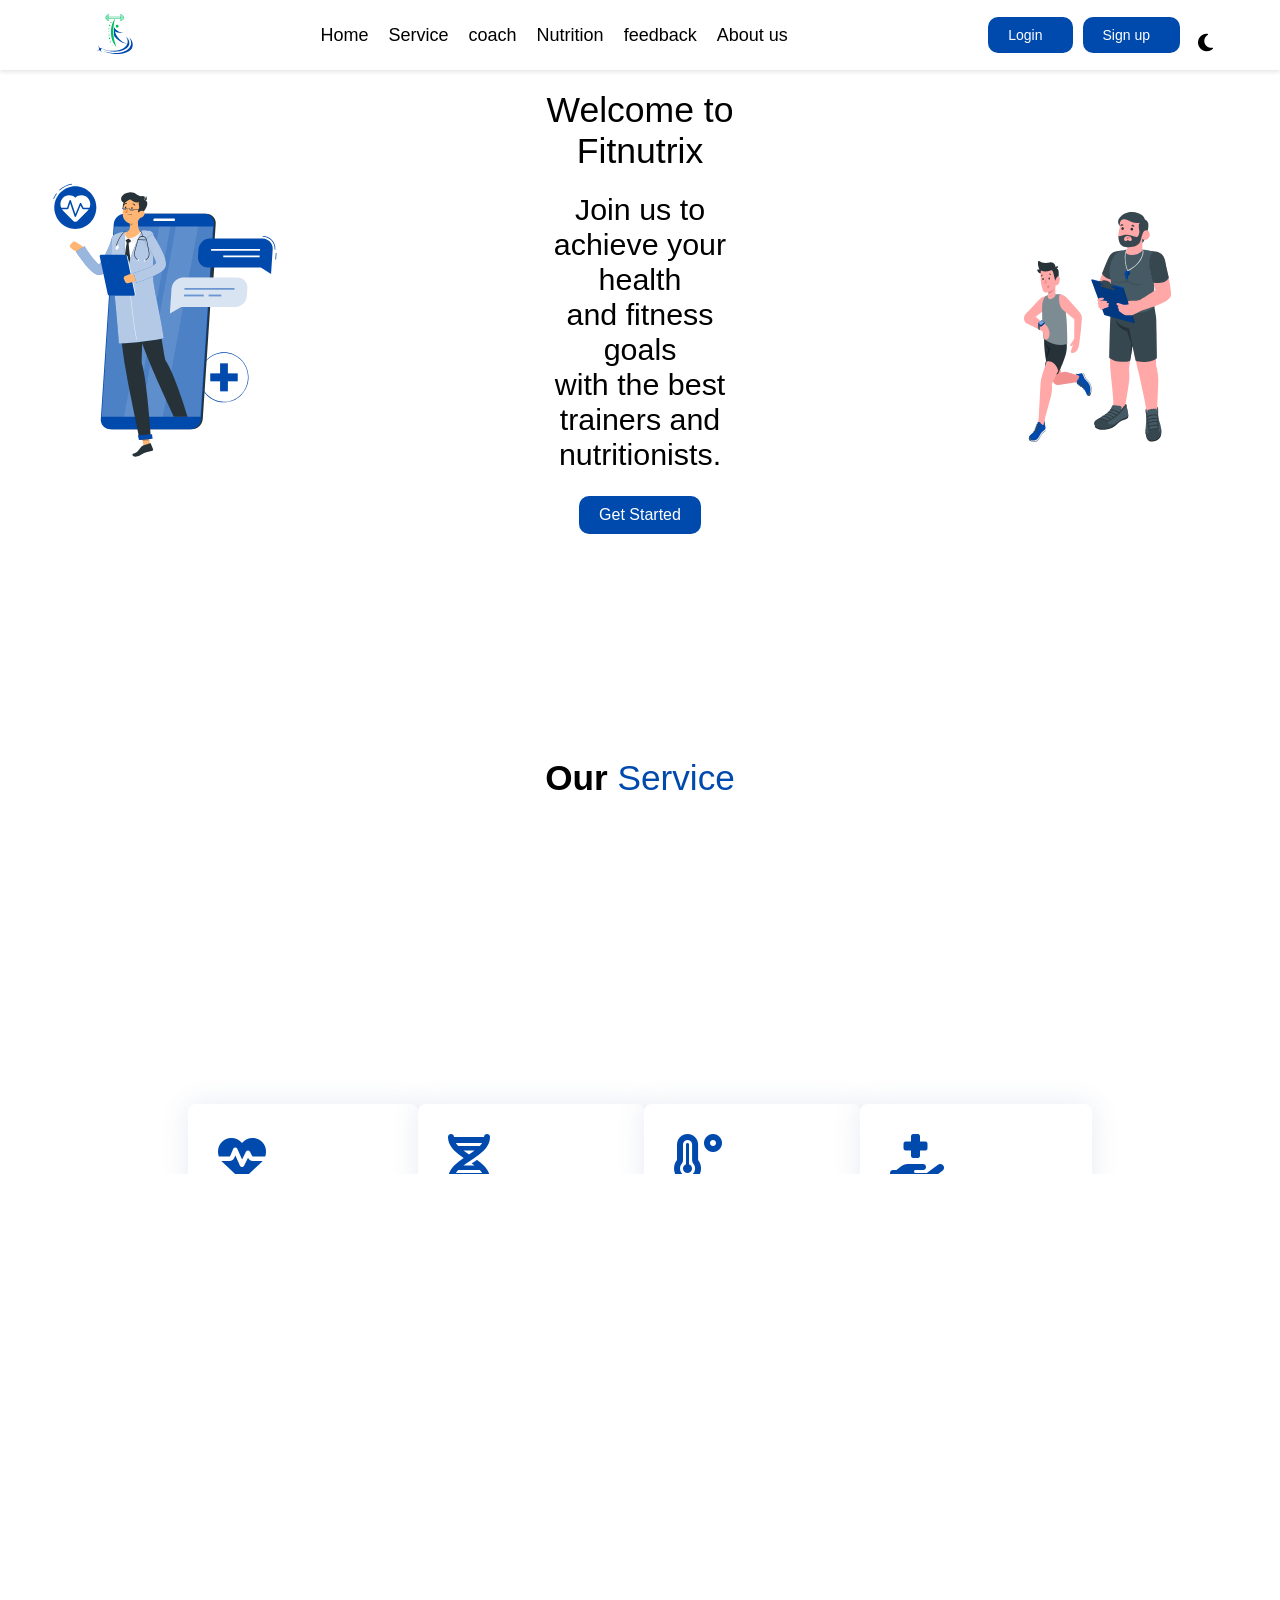
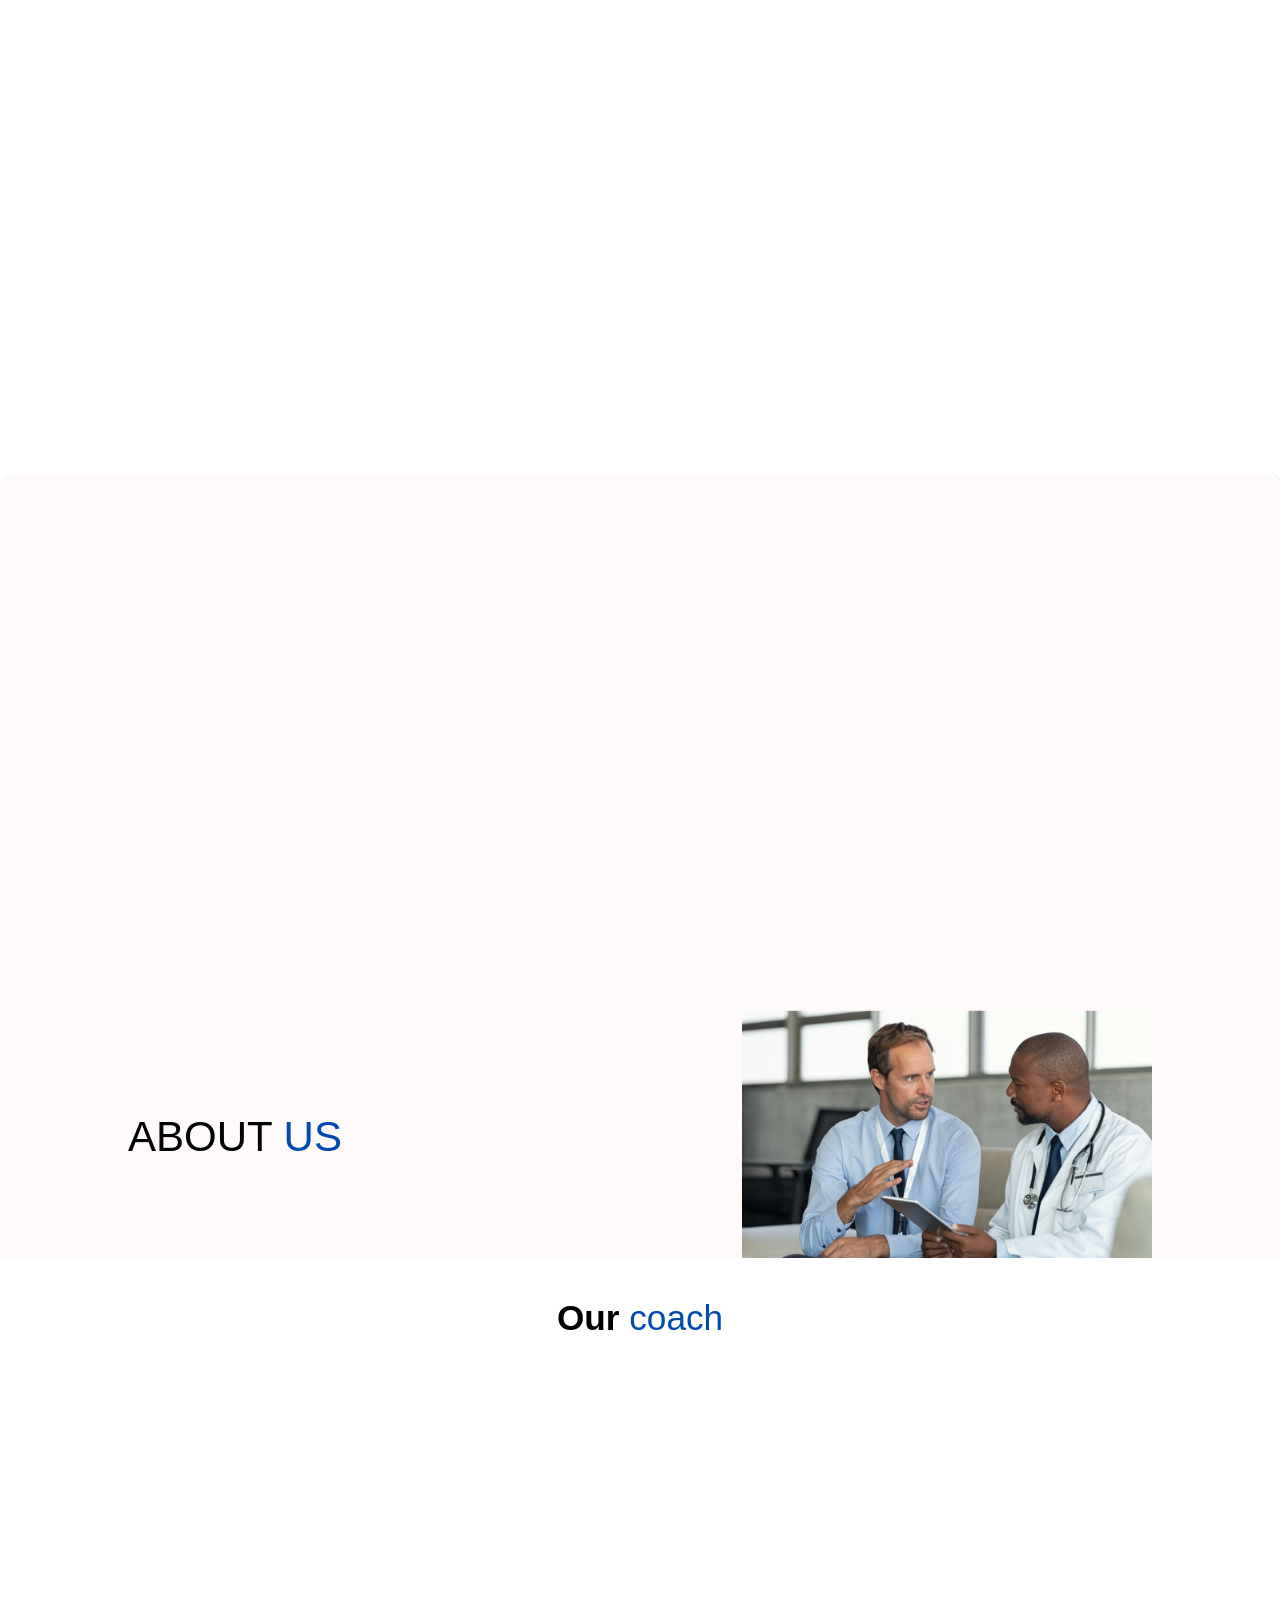
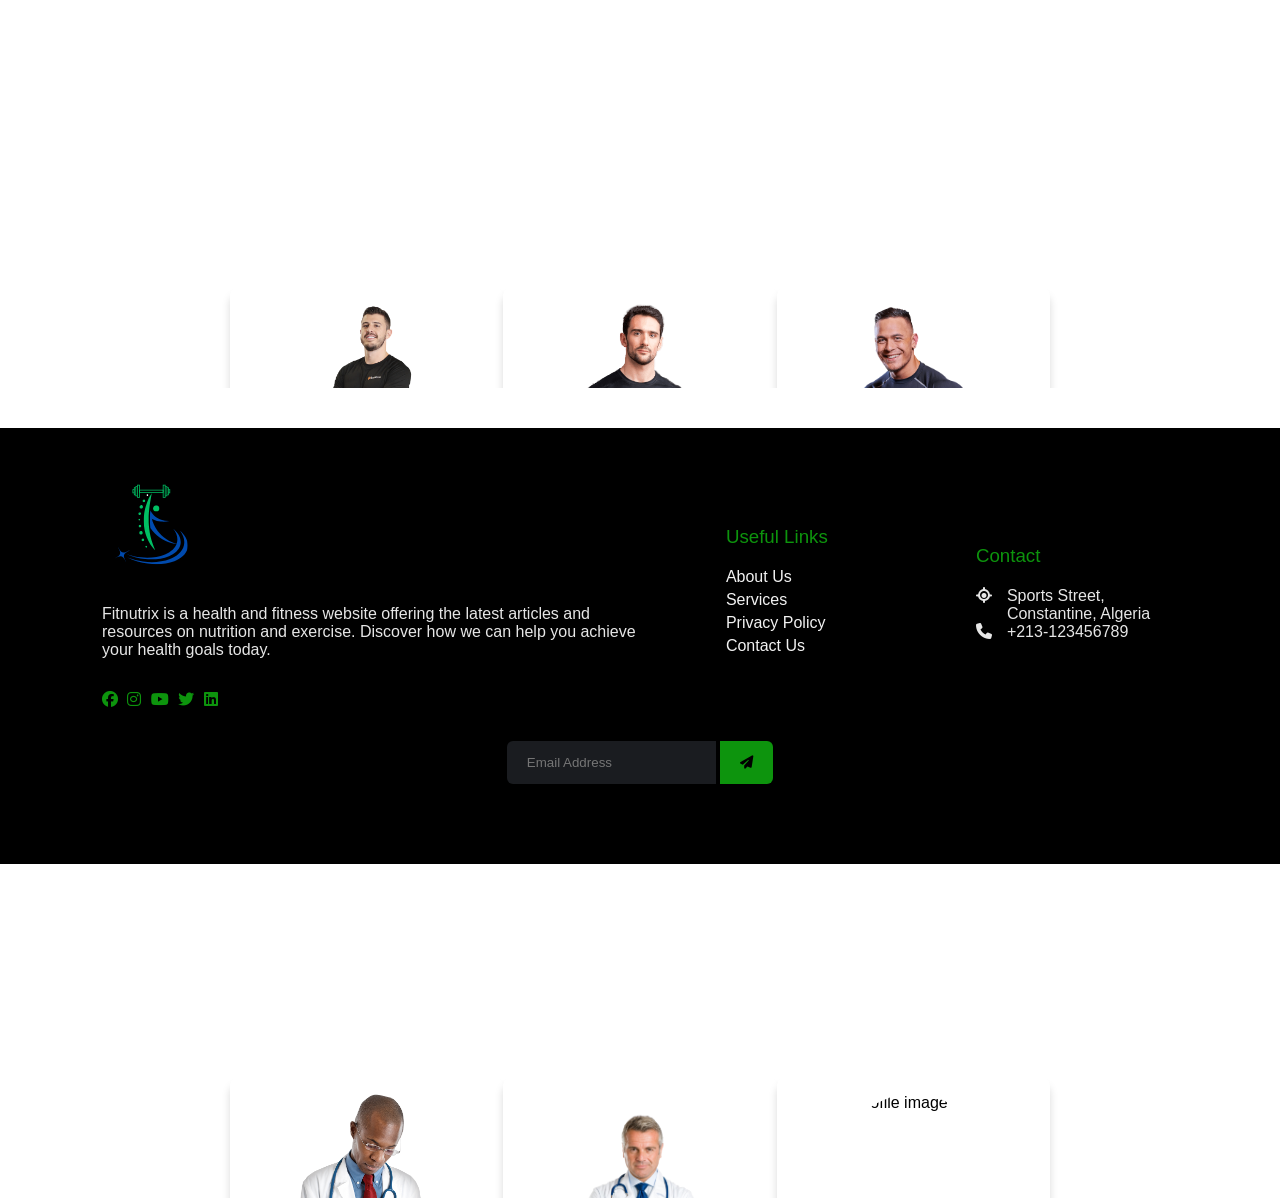
==== commit 9d1771a8: "comit" ====
--- a/index.html
+++ b/index.html
@@ -11,12 +11,12 @@
     <link rel="stylesheet" href="https://cdnjs.cloudflare.com/ajax/libs/font-awesome/6.4.0/css/all.min.css">
     <link rel="stylesheet" href="https://unpkg.com/aos@next/dist/aos.css" />
     <link rel="stylesheet" href="style.css">
-    <link rel="shortcut icon" href="/svg/logo.svg" type="image/x-icon">
+    <link rel="shortcut icon" href="/logo.svg" type="image/x-icon">
     <title>Fitnutrix</title>
 </head>
 <body>
     <header>
-        <img src="svg/logo.svg" alt="Fitnutrix Logo" class="logo">
+        <img src="logo.svg" alt="Fitnutrix Logo" class="logo">
         <nav>
             <a href="#home">Home</a>
             <a href="#service">Service</a>
@@ -36,9 +36,9 @@
 <main>
   <div class="chose" id="choose-inscription" style="display: none;"  >
     <span class="close-btn">&times;</span>
-    <a href="/client interface/sing up client.html"><button>as client</button></a>
-    <a href="/specialiste/singup coach.html"><button>as specialists</button></a>
-    <a href="signup admin.html"><button>as admin</button></a>
+    <a href="/sing up client.html "><button>as client</button></a>d:\memoire fitnutrix\admin\dashbord.html
+    <a href="/singup coach.html "><button>as specialists</button></a>
+    <a href="/dashbord.html"><button>as admin</button></a>
   </div>
   <div class="login-form" id="login-form">
     <span class="close-icon" onclick="closeLoginForm()">&times;</span>
@@ -56,7 +56,7 @@
 </div>
 
     <div class="intro">
-        <img src="/svg/Online Doctor-rafiki.svg " alt="" class="seqimg" >
+        <img src="/Online Doctor-rafiki.svg  " alt="" class="seqimg" >
         <div class="intro-text">
             <h3>Welcome to Fitnutrix</h3>
             <p>
@@ -66,7 +66,7 @@
             </p>
             <button class="get-started-btn">Get Started</button>
         </div>
-        <img src="/svg/coah and plyer.svg" alt="" class="firstimg">
+        <img src="/coah and plyer.svg " alt="" class="firstimg">
     </div>
 </main>
 <br><br><br>
@@ -133,7 +133,7 @@
             </div>
         </div>
         <div class="image-section" style="text-decoration: none;"data-aos="slide-up">
-            <img src="/images/about us.jpg ">
+            <img src="/about us.jpg  ">
         </div>
     </div>
 </section>
@@ -147,43 +147,43 @@
       <div class="card-wrapper">
         <div class="card" style="text-decoration: none;"data-aos="slide-up">
           <div class="card-image">
-            <img src="/images/coach1.png" alt="Profile image">
-          </div>
-          <p class="name">Julie Watson</p>
-          <p>fitness</p>
-          <div class="ratings">
-            <span class="stars">&#9733; &#9733; &#9733; &#9733; &#9733;</span>
-            <button class="review-btn">Reviews</button>
-          </div>
-          <div class="socials">
-            <button class="email"><i class="fas fa-envelope"></i></button>
-            <button class="facebook"><i class="fab fa-facebook-f"></i></button>
-            <button class="instagram"><i class="fab fa-instagram"></i></button>
-          </div>
-          <p>Lorem ipsum dolor sit amet consectetur adipisicing elit. Pariatur delectus, mollitia tenetur libero quam recusandae alias in incidunt.</p>
-          <button class="subscribe">Subscribe</button>
-        </div>
-        <div class="card" style="text-decoration: none;"data-aos="slide-up">
-          <div class="card-image">
-            <img src="/images/coach3.png" alt="Profile image">
-          </div>
-          <p class="name">Julie Watson</p>
-          <p>fitness</p>
-          <div class="ratings">
-            <span class="stars">&#9733; &#9733; &#9733; &#9733; &#9733;</span>
-            <button class="review-btn">Reviews</button>
-          </div>
-          <div class="socials">
-            <button class="email"><i class="fas fa-envelope"></i></button>
-            <button class="facebook"><i class="fab fa-facebook-f"></i></button>
-            <button class="instagram"><i class="fab fa-instagram"></i></button>
-          </div>
-          <p>Lorem ipsum dolor sit amet consectetur adipisicing elit. Pariatur delectus, mollitia tenetur libero quam recusandae alias in incidunt.</p>
-          <button class="subscribe">Subscribe</button>
-        </div>
-        <div class="card" style="text-decoration: none;"data-aos="slide-up">
-          <div class="card-image">
-            <img src="images/coach2.png" alt="Profile image">
+            <img src="/coach1.png" alt="Profile image">
+          </div>
+          <p class="name">Julie Watson</p>
+          <p>fitness</p>
+          <div class="ratings">
+            <span class="stars">&#9733; &#9733; &#9733; &#9733; &#9733;</span>
+            <button class="review-btn">Reviews</button>
+          </div>
+          <div class="socials">
+            <button class="email"><i class="fas fa-envelope"></i></button>
+            <button class="facebook"><i class="fab fa-facebook-f"></i></button>
+            <button class="instagram"><i class="fab fa-instagram"></i></button>
+          </div>
+          <p>Lorem ipsum dolor sit amet consectetur adipisicing elit. Pariatur delectus, mollitia tenetur libero quam recusandae alias in incidunt.</p>
+          <button class="subscribe">Subscribe</button>
+        </div>
+        <div class="card" style="text-decoration: none;"data-aos="slide-up">
+          <div class="card-image">
+            <img src="/coach3.png" alt="Profile image">
+          </div>
+          <p class="name">Julie Watson</p>
+          <p>fitness</p>
+          <div class="ratings">
+            <span class="stars">&#9733; &#9733; &#9733; &#9733; &#9733;</span>
+            <button class="review-btn">Reviews</button>
+          </div>
+          <div class="socials">
+            <button class="email"><i class="fas fa-envelope"></i></button>
+            <button class="facebook"><i class="fab fa-facebook-f"></i></button>
+            <button class="instagram"><i class="fab fa-instagram"></i></button>
+          </div>
+          <p>Lorem ipsum dolor sit amet consectetur adipisicing elit. Pariatur delectus, mollitia tenetur libero quam recusandae alias in incidunt.</p>
+          <button class="subscribe">Subscribe</button>
+        </div>
+        <div class="card" style="text-decoration: none;"data-aos="slide-up">
+          <div class="card-image">
+            <img src="/coach2.png" alt="Profile image">
           </div>
           <p class="name">Julie Watson</p>
           <p>fitness</p>
@@ -214,43 +214,43 @@
       <div class="card-wrapper">
         <div class="card" style="text-decoration: none;"data-aos="slide-up">
           <div class="card-image">
-            <img src="/images/medcin1.png" alt="Profile image">
-          </div>
-          <p class="name">Julie Watson</p>
-          <p>fitness</p>
-          <div class="ratings">
-            <span class="stars">&#9733; &#9733; &#9733; &#9733; &#9733;</span>
-            <button class="review-btn">Reviews</button>
-          </div>
-          <div class="socials">
-            <button class="email"><i class="fas fa-envelope"></i></button>
-            <button class="facebook"><i class="fab fa-facebook-f"></i></button>
-            <button class="instagram"><i class="fab fa-instagram"></i></button>
-          </div>
-          <p>Lorem ipsum dolor sit amet consectetur adipisicing elit. Pariatur delectus, mollitia tenetur libero quam recusandae alias in incidunt.</p>
-          <button class="subscribe">Subscribe</button>
-        </div>
-        <div class="card" style="text-decoration: none;"data-aos="slide-up">
-          <div class="card-image">
-            <img src="/images/medcin2.png" alt="Profile image">
-          </div>
-          <p class="name">Julie Watson</p>
-          <p>fitness</p>
-          <div class="ratings">
-            <span class="stars">&#9733; &#9733; &#9733; &#9733; &#9733;</span>
-            <button class="review-btn">Reviews</button>
-          </div>
-          <div class="socials">
-            <button class="email"><i class="fas fa-envelope"></i></button>
-            <button class="facebook"><i class="fab fa-facebook-f"></i></button>
-            <button class="instagram"><i class="fab fa-instagram"></i></button>
-          </div>
-          <p>Lorem ipsum dolor sit amet consectetur adipisicing elit. Pariatur delectus, mollitia tenetur libero quam recusandae alias in incidunt.</p>
-          <button class="subscribe">Subscribe</button>
-        </div>
-        <div class="card" style="text-decoration: none;"data-aos="slide-up">
-          <div class="card-image">
-            <img src="/images/medcin3.png" alt="Profile image">
+            <img src="/medcin1.png" alt="Profile image">
+          </div>
+          <p class="name">Julie Watson</p>
+          <p>fitness</p>
+          <div class="ratings">
+            <span class="stars">&#9733; &#9733; &#9733; &#9733; &#9733;</span>
+            <button class="review-btn">Reviews</button>
+          </div>
+          <div class="socials">
+            <button class="email"><i class="fas fa-envelope"></i></button>
+            <button class="facebook"><i class="fab fa-facebook-f"></i></button>
+            <button class="instagram"><i class="fab fa-instagram"></i></button>
+          </div>
+          <p>Lorem ipsum dolor sit amet consectetur adipisicing elit. Pariatur delectus, mollitia tenetur libero quam recusandae alias in incidunt.</p>
+          <button class="subscribe">Subscribe</button>
+        </div>
+        <div class="card" style="text-decoration: none;"data-aos="slide-up">
+          <div class="card-image">
+            <img src="/medcin2.png" alt="Profile image">
+          </div>
+          <p class="name">Julie Watson</p>
+          <p>fitness</p>
+          <div class="ratings">
+            <span class="stars">&#9733; &#9733; &#9733; &#9733; &#9733;</span>
+            <button class="review-btn">Reviews</button>
+          </div>
+          <div class="socials">
+            <button class="email"><i class="fas fa-envelope"></i></button>
+            <button class="facebook"><i class="fab fa-facebook-f"></i></button>
+            <button class="instagram"><i class="fab fa-instagram"></i></button>
+          </div>
+          <p>Lorem ipsum dolor sit amet consectetur adipisicing elit. Pariatur delectus, mollitia tenetur libero quam recusandae alias in incidunt.</p>
+          <button class="subscribe">Subscribe</button>
+        </div>
+        <div class="card" style="text-decoration: none;"data-aos="slide-up">
+          <div class="card-image">
+            <img src="/medcin3.png" alt="Profile image">
           </div>
           <p class="name">Julie Watson</p>
           <p>fitness</p>
@@ -275,7 +275,7 @@
   <div class="containere">
     <div class="row">
       <div class="col" id="company">
-        <img src="/svg/logo.svg" alt="" class="logo">
+        <img src="/logo.svg" alt="" class="logo">
         <p>
           Fitnutrix is a health and fitness website offering the latest articles and resources on nutrition and exercise. Discover how we can help you achieve your health goals today.
         </p>
@@ -371,8 +371,8 @@
             }
         });
 </script>  
-    <script src="js/dark mode.js"></script>
-    <script src="/js/script.js"></script>
+    <script src="/dark mode.js "></script>
+    <script src="/script.js"></script>
     <script src="https://unpkg.com/aos@next/dist/aos.js"></script>
     <script>
     AOS.init({
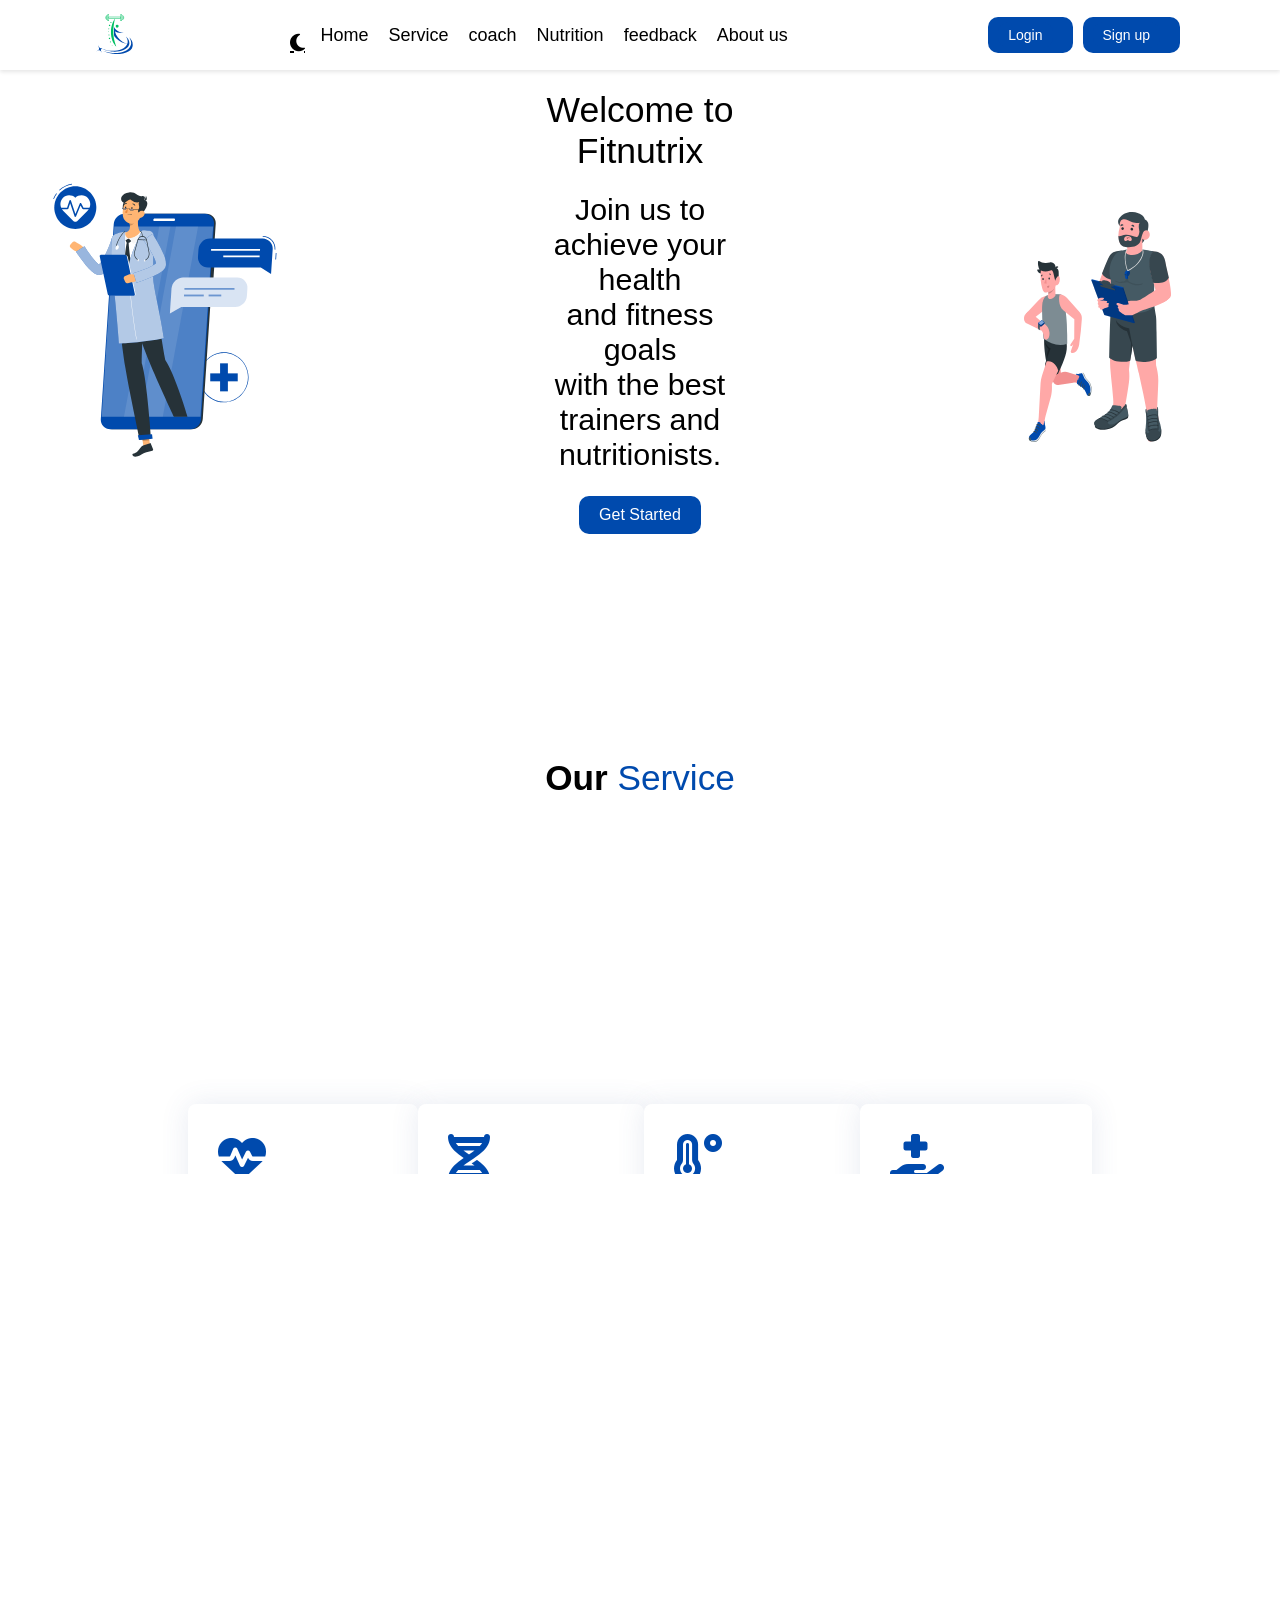
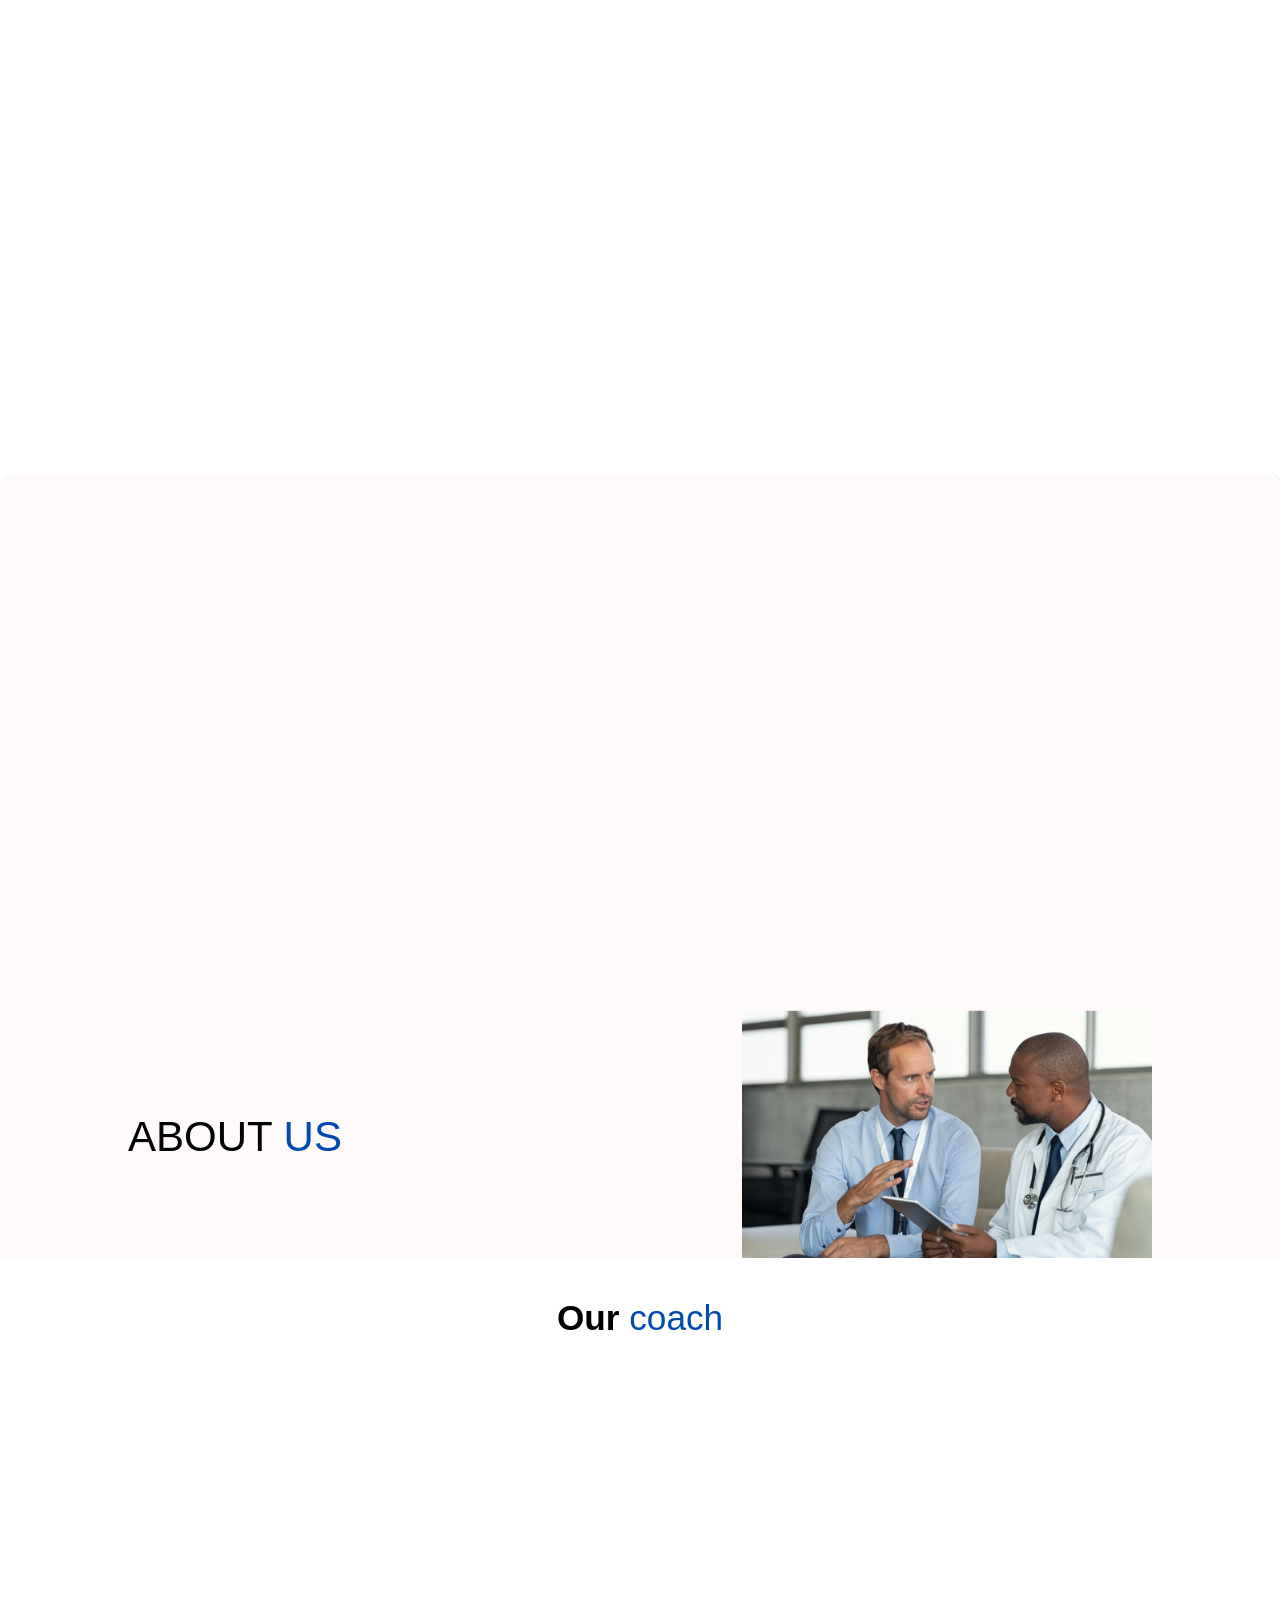
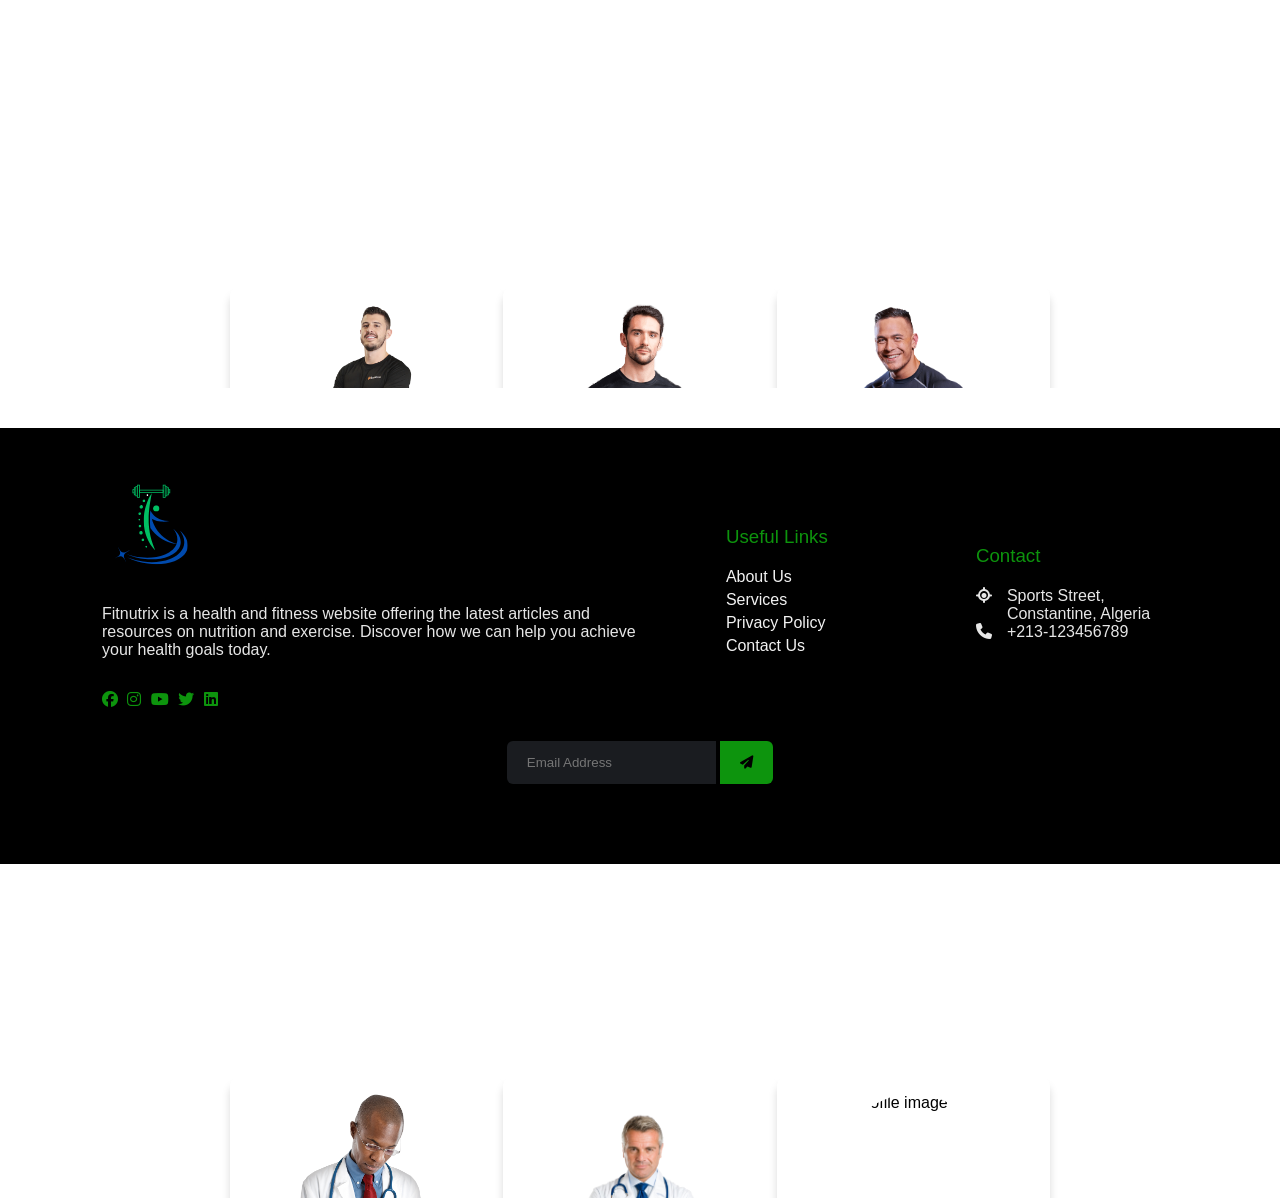
==== commit 488d9e19: "comit" ====
--- a/index.html
+++ b/index.html
@@ -28,10 +28,10 @@
         <div class="loginsignup">
            <button id="login-button"><a href="#login">Login</a></button>
            <button id="inscription-button"><a href="#choose-inscription">Sign up</a></button>
-           <a href="#" id="mode-toggle">
-            <i class="fas fa-moon"></i> <!-- أيقونة الوضع الليلي -->
-        </a>
-        </div>
+        </div>
+        <a href="#" id="mode-toggle">
+          <i class="fas fa-moon"></i> <!-- أيقونة الوضع الليلي -->
+      </a>
     </header>
 <main>
   <div class="chose" id="choose-inscription" style="display: none;"  >
